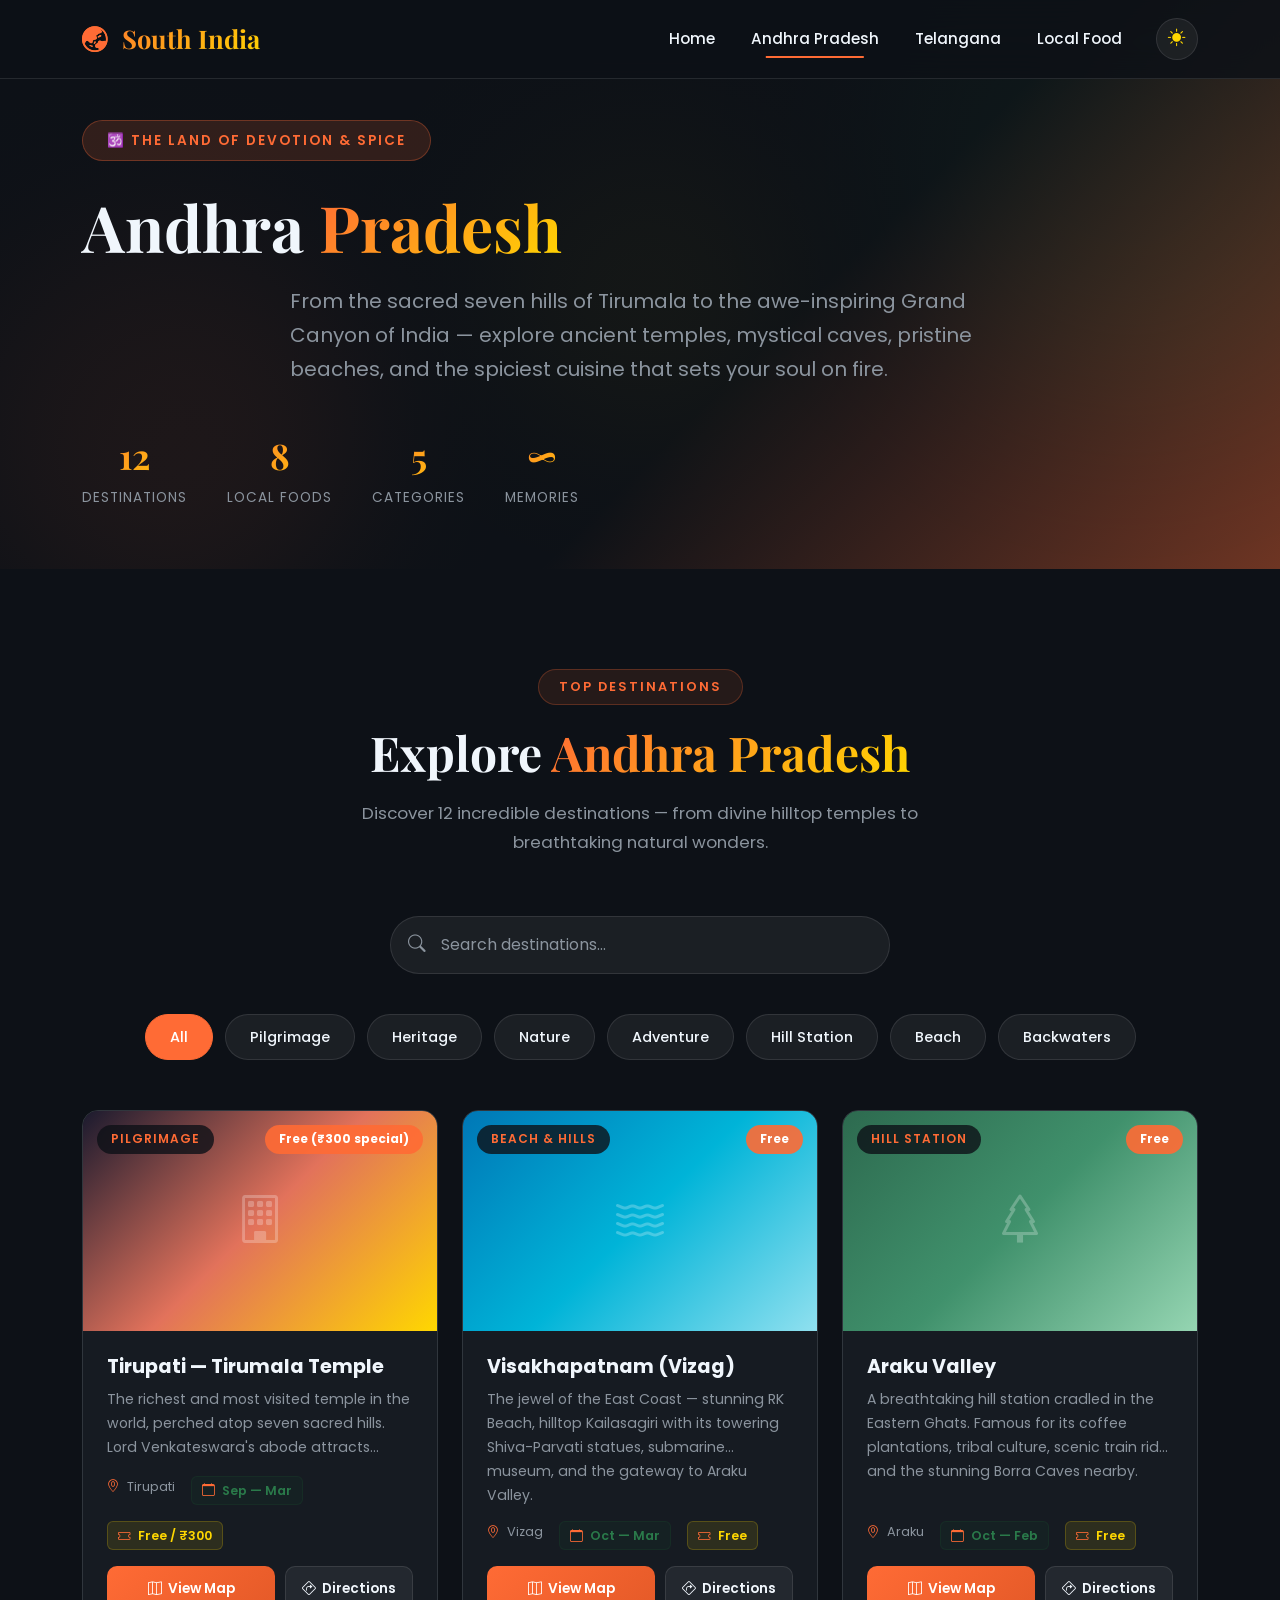
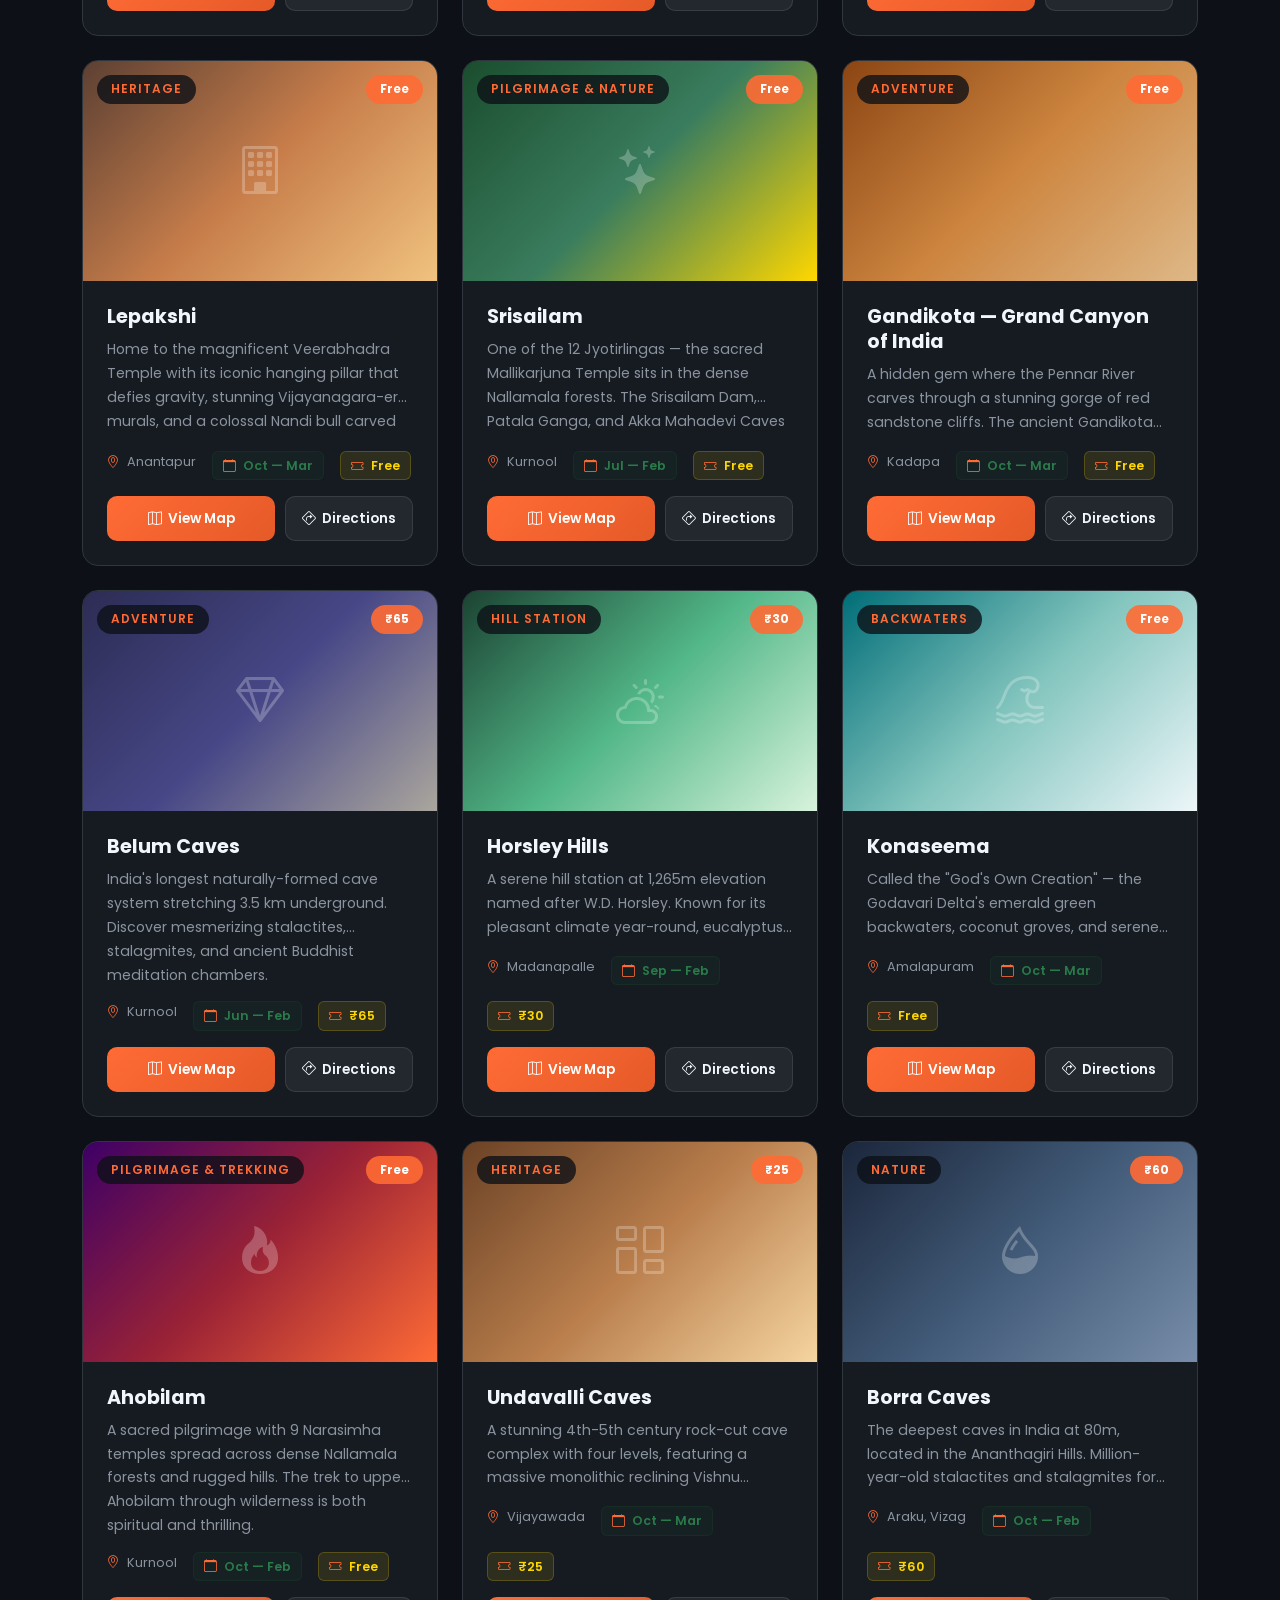
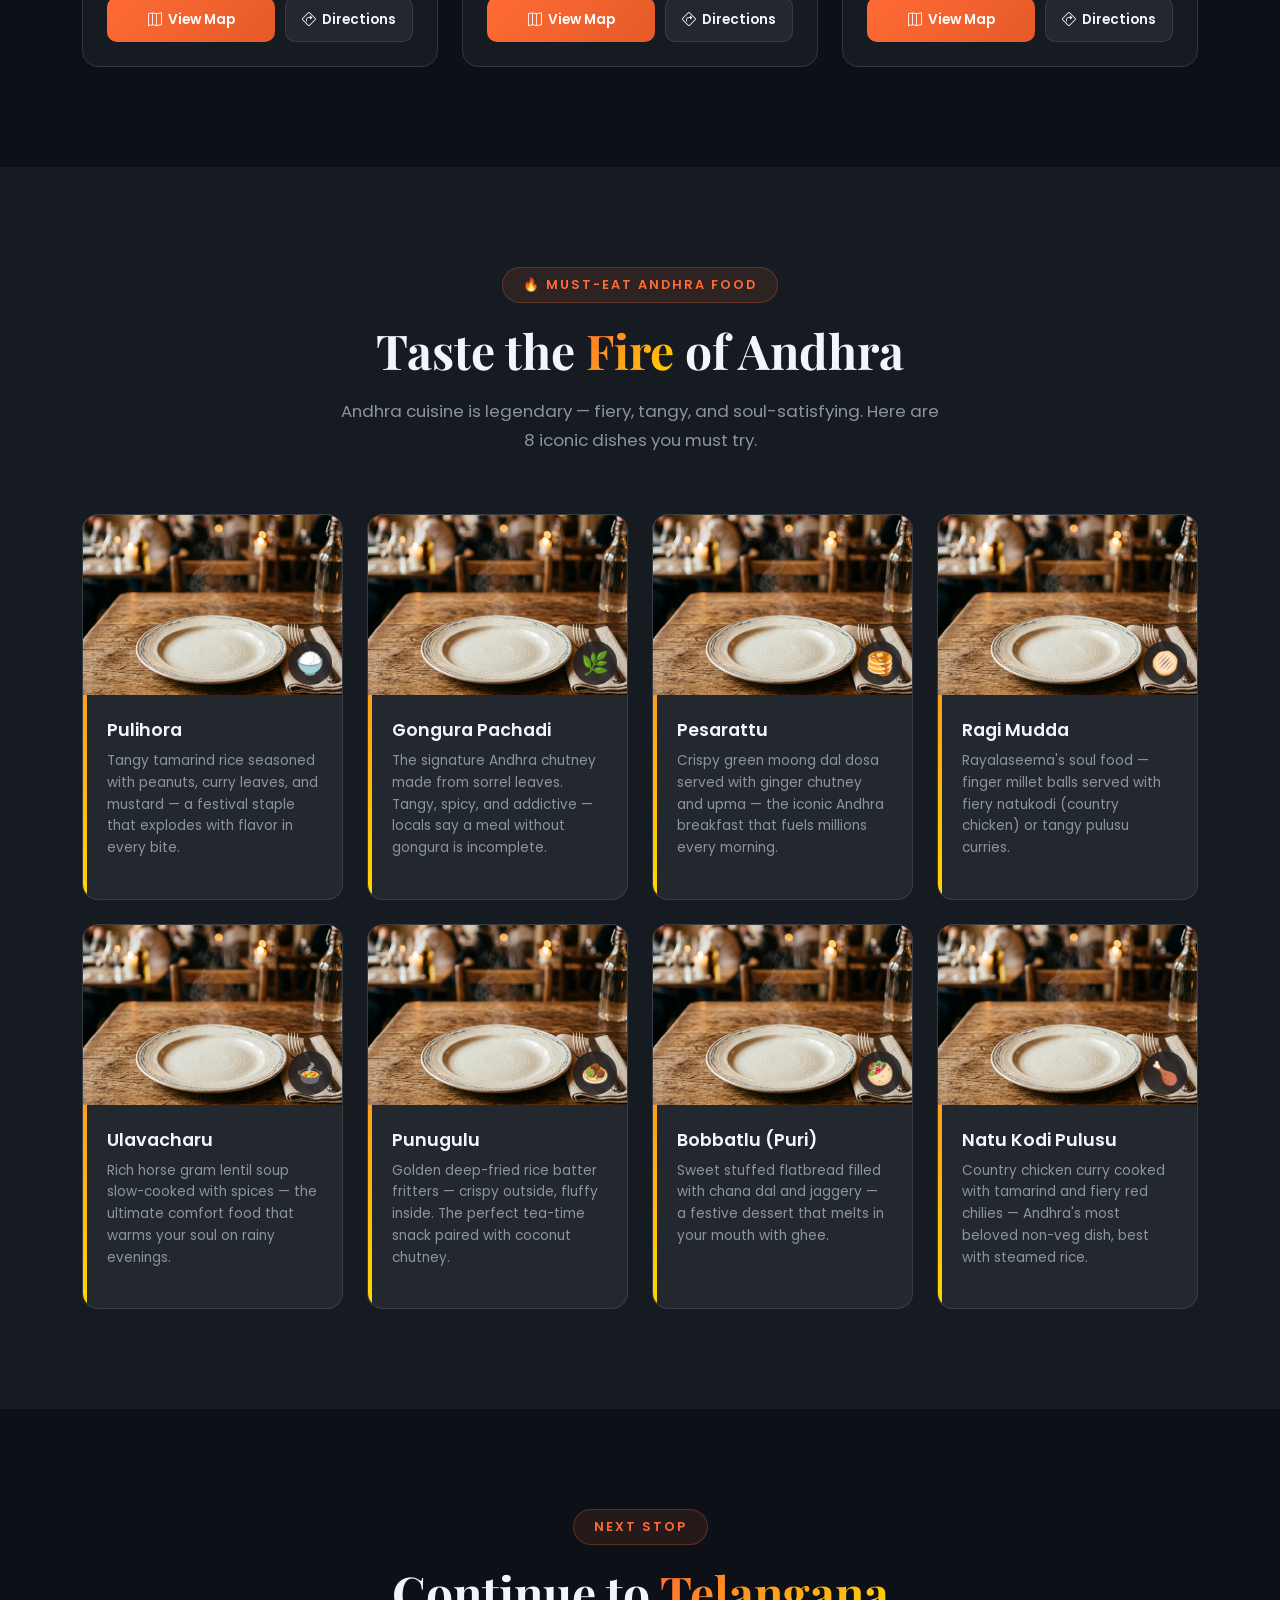
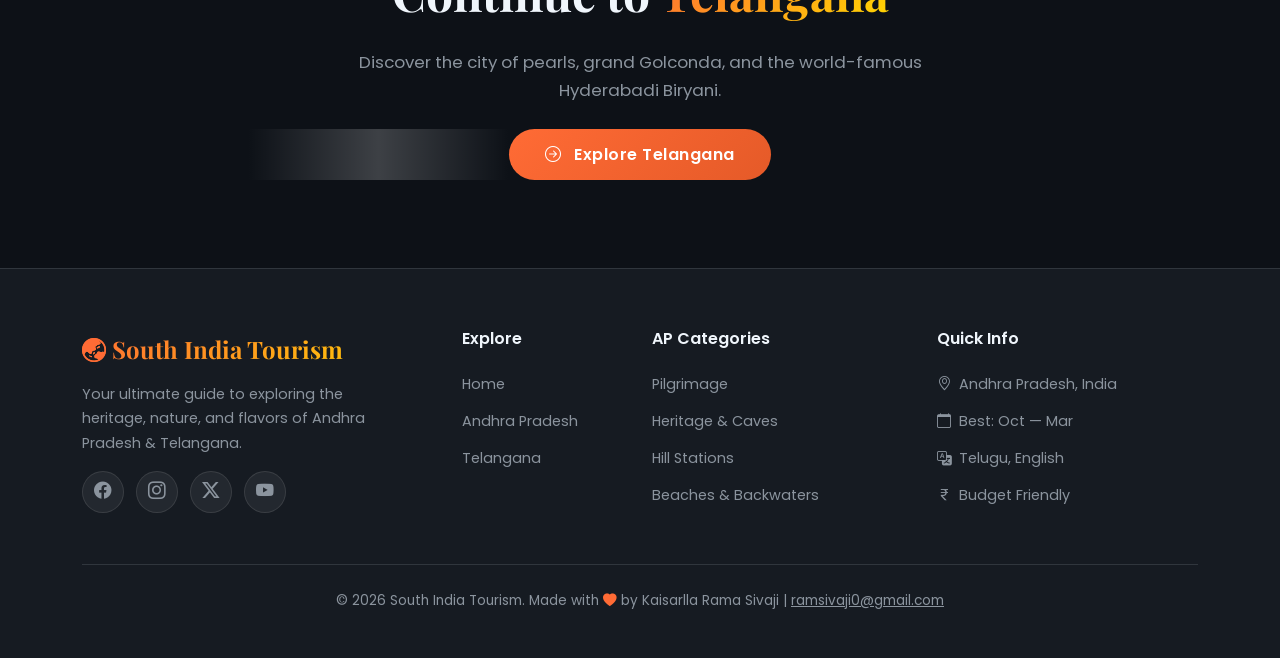
==== andhra-pradesh.html @ 52ba92dd "Initial commit: South India Tourism website" ====
<!DOCTYPE html>
<html lang="en" data-theme="dark">
<head>
  <meta charset="UTF-8" />
  <meta name="viewport" content="width=device-width, initial-scale=1.0" />
  <title>Andhra Pradesh — Explore 12 Stunning Destinations | South India Tourism</title>
  <meta name="description" content="Discover 12 breathtaking destinations in Andhra Pradesh — from the divine hills of Tirupati to the Grand Canyon of India at Gandikota. Explore heritage, nature, and legendary Andhra cuisine." />

  <!-- Bootstrap 5 CSS -->
  <link href="https://cdn.jsdelivr.net/npm/bootstrap@5.3.3/dist/css/bootstrap.min.css" rel="stylesheet" />
  <!-- Bootstrap Icons -->
  <link href="https://cdn.jsdelivr.net/npm/bootstrap-icons@1.11.3/font/bootstrap-icons.min.css" rel="stylesheet" />
  <!-- Custom CSS -->
  <link rel="stylesheet" href="css/style.css" />
</head>
<body>

  <!-- ===== NAVBAR ===== -->
  <nav class="navbar navbar-expand-lg fixed-top custom-navbar" id="mainNavbar">
    <div class="container">
      <a class="navbar-brand" href="index.html">
        <i class="bi bi-globe-asia-australia"></i> South India
      </a>
      <button class="navbar-toggler border-0" type="button" data-bs-toggle="collapse" data-bs-target="#navbarNav">
        <span class="navbar-toggler-icon"></span>
      </button>
      <div class="collapse navbar-collapse" id="navbarNav">
        <ul class="navbar-nav ms-auto me-3">
          <li class="nav-item"><a class="nav-link" href="index.html">Home</a></li>
          <li class="nav-item"><a class="nav-link active" href="andhra-pradesh.html">Andhra Pradesh</a></li>
          <li class="nav-item"><a class="nav-link" href="telangana.html">Telangana</a></li>
          <li class="nav-item"><a class="nav-link" href="#food-section">Local Food</a></li>
        </ul>
        <button class="theme-toggle" id="themeToggle" aria-label="Toggle theme">
          <i class="bi bi-sun-fill"></i>
        </button>
      </div>
    </div>
  </nav>

  <!-- ===== STATE HERO ===== -->
  <section class="state-hero" id="ap-hero">
    <div class="hero-bg">
      <div class="hero-orb hero-orb-1" style="background: #1a4d2e;"></div>
      <div class="hero-orb hero-orb-2" style="background: #FF6B35;"></div>
      <div class="hero-orb hero-orb-3" style="background: #FFD700; opacity: 0.15;"></div>
    </div>
    <div class="container">
      <div class="state-hero-content">
        <div class="hero-badge">🕉️ The Land of Devotion & Spice</div>
        <h1 class="state-hero-title">
          Andhra <span class="gradient-text">Pradesh</span>
        </h1>
        <p class="hero-subtitle" style="max-width: 700px;">
          From the sacred seven hills of Tirumala to the awe-inspiring Grand Canyon of India — explore ancient temples, mystical caves, pristine beaches, and the spiciest cuisine that sets your soul on fire.
        </p>
        <div class="state-hero-stats">
          <div class="stat-item">
            <div class="stat-number">12</div>
            <div class="stat-label">Destinations</div>
          </div>
          <div class="stat-item">
            <div class="stat-number">8</div>
            <div class="stat-label">Local Foods</div>
          </div>
          <div class="stat-item">
            <div class="stat-number">5</div>
            <div class="stat-label">Categories</div>
          </div>
          <div class="stat-item">
            <div class="stat-number">∞</div>
            <div class="stat-label">Memories</div>
          </div>
        </div>
      </div>
    </div>
  </section>

  <!-- ===== DESTINATIONS SECTION ===== -->
  <section class="section" id="destinations">
    <div class="container">
      <div class="section-header reveal">
        <span class="section-badge">Top Destinations</span>
        <h2 class="section-title">Explore <span>Andhra Pradesh</span></h2>
        <p class="section-subtitle">
          Discover 12 incredible destinations — from divine hilltop temples to breathtaking natural wonders.
        </p>
      </div>

      <!-- Search Bar -->
      <div class="search-container reveal">
        <i class="bi bi-search search-icon"></i>
        <input type="text" class="search-input" id="searchInput" placeholder="Search destinations..." />
      </div>

      <!-- Filter Bar -->
      <div class="filter-bar reveal">
        <button class="filter-btn active" data-filter="all">All</button>
        <button class="filter-btn" data-filter="pilgrimage">Pilgrimage</button>
        <button class="filter-btn" data-filter="heritage">Heritage</button>
        <button class="filter-btn" data-filter="nature">Nature</button>
        <button class="filter-btn" data-filter="adventure">Adventure</button>
        <button class="filter-btn" data-filter="hill station">Hill Station</button>
        <button class="filter-btn" data-filter="beach">Beach</button>
        <button class="filter-btn" data-filter="backwaters">Backwaters</button>
      </div>

      <!-- Place Cards Grid -->
      <div class="row g-4" id="placesGrid">

        <!-- 1. Tirupati -->
        <div class="col-md-6 col-lg-4">
          <div class="place-card reveal" data-name="Tirupati Tirumala Temple" data-category="pilgrimage">
            <div class="place-card-img-wrapper">
              <div class="img-placeholder place-card-img" style="background: linear-gradient(135deg, #1a1a2e 0%, #e2725b 50%, #FFD700 100%);">
                <i class="bi bi-building" style="font-size: 3rem; color: rgba(255,255,255,0.25);"></i>
              </div>
              <span class="place-card-category">Pilgrimage</span>
              <span class="place-card-price">Free (₹300 special)</span>
            </div>
            <div class="place-card-body">
              <h3 class="place-card-title">Tirupati — Tirumala Temple</h3>
              <p class="place-card-desc">
                The richest and most visited temple in the world, perched atop seven sacred hills. Lord Venkateswara's abode attracts 50,000+ pilgrims daily for divine darshan.
              </p>
              <div class="place-card-meta">
                <span><i class="bi bi-geo-alt"></i> Tirupati</span>
                <span class="best-time"><i class="bi bi-calendar"></i> Sep — Mar</span>
                <span class="ticket-info"><i class="bi bi-ticket"></i> Free / ₹300</span>
              </div>
              <div class="place-card-actions">
                <button class="btn-map" data-map-lat="13.6833" data-map-lng="79.3474" data-map-name="Tirumala Temple, Tirupati">
                  <i class="bi bi-map"></i> View Map
                </button>
                <a href="https://www.google.com/maps/dir/?api=1&destination=13.6833,79.3474" target="_blank" class="btn-directions">
                  <i class="bi bi-sign-turn-right"></i> Directions
                </a>
              </div>
            </div>
          </div>
        </div>

        <!-- 2. Visakhapatnam -->
        <div class="col-md-6 col-lg-4">
          <div class="place-card reveal" data-name="Visakhapatnam Vizag Beach" data-category="beach">
            <div class="place-card-img-wrapper">
              <div class="img-placeholder place-card-img" style="background: linear-gradient(135deg, #0077b6 0%, #00b4d8 50%, #90e0ef 100%);">
                <i class="bi bi-water" style="font-size: 3rem; color: rgba(255,255,255,0.25);"></i>
              </div>
              <span class="place-card-category">Beach & Hills</span>
              <span class="place-card-price">Free</span>
            </div>
            <div class="place-card-body">
              <h3 class="place-card-title">Visakhapatnam (Vizag)</h3>
              <p class="place-card-desc">
                The jewel of the East Coast — stunning RK Beach, hilltop Kailasagiri with its towering Shiva-Parvati statues, submarine museum, and the gateway to Araku Valley.
              </p>
              <div class="place-card-meta">
                <span><i class="bi bi-geo-alt"></i> Vizag</span>
                <span class="best-time"><i class="bi bi-calendar"></i> Oct — Mar</span>
                <span class="ticket-info"><i class="bi bi-ticket"></i> Free</span>
              </div>
              <div class="place-card-actions">
                <button class="btn-map" data-map-lat="17.7231" data-map-lng="83.3013" data-map-name="RK Beach, Visakhapatnam">
                  <i class="bi bi-map"></i> View Map
                </button>
                <a href="https://www.google.com/maps/dir/?api=1&destination=17.7231,83.3013" target="_blank" class="btn-directions">
                  <i class="bi bi-sign-turn-right"></i> Directions
                </a>
              </div>
            </div>
          </div>
        </div>

        <!-- 3. Araku Valley -->
        <div class="col-md-6 col-lg-4">
          <div class="place-card reveal" data-name="Araku Valley Hill Station" data-category="hill station">
            <div class="place-card-img-wrapper">
              <div class="img-placeholder place-card-img" style="background: linear-gradient(135deg, #2d6a4f 0%, #40916c 50%, #95d5b2 100%);">
                <i class="bi bi-tree" style="font-size: 3rem; color: rgba(255,255,255,0.25);"></i>
              </div>
              <span class="place-card-category">Hill Station</span>
              <span class="place-card-price">Free</span>
            </div>
            <div class="place-card-body">
              <h3 class="place-card-title">Araku Valley</h3>
              <p class="place-card-desc">
                A breathtaking hill station cradled in the Eastern Ghats. Famous for its coffee plantations, tribal culture, scenic train ride, and the stunning Borra Caves nearby.
              </p>
              <div class="place-card-meta">
                <span><i class="bi bi-geo-alt"></i> Araku</span>
                <span class="best-time"><i class="bi bi-calendar"></i> Oct — Feb</span>
                <span class="ticket-info"><i class="bi bi-ticket"></i> Free</span>
              </div>
              <div class="place-card-actions">
                <button class="btn-map" data-map-lat="18.3273" data-map-lng="82.8757" data-map-name="Araku Valley">
                  <i class="bi bi-map"></i> View Map
                </button>
                <a href="https://www.google.com/maps/dir/?api=1&destination=18.3273,82.8757" target="_blank" class="btn-directions">
                  <i class="bi bi-sign-turn-right"></i> Directions
                </a>
              </div>
            </div>
          </div>
        </div>

        <!-- 4. Lepakshi -->
        <div class="col-md-6 col-lg-4">
          <div class="place-card reveal" data-name="Lepakshi Heritage Temple" data-category="heritage">
            <div class="place-card-img-wrapper">
              <div class="img-placeholder place-card-img" style="background: linear-gradient(135deg, #5c4033 0%, #c77d4a 50%, #f0c27f 100%);">
                <i class="bi bi-building" style="font-size: 3rem; color: rgba(255,255,255,0.25);"></i>
              </div>
              <span class="place-card-category">Heritage</span>
              <span class="place-card-price">Free</span>
            </div>
            <div class="place-card-body">
              <h3 class="place-card-title">Lepakshi</h3>
              <p class="place-card-desc">
                Home to the magnificent Veerabhadra Temple with its iconic hanging pillar that defies gravity, stunning Vijayanagara-era murals, and a colossal Nandi bull carved from a single rock.
              </p>
              <div class="place-card-meta">
                <span><i class="bi bi-geo-alt"></i> Anantapur</span>
                <span class="best-time"><i class="bi bi-calendar"></i> Oct — Mar</span>
                <span class="ticket-info"><i class="bi bi-ticket"></i> Free</span>
              </div>
              <div class="place-card-actions">
                <button class="btn-map" data-map-lat="15.9833" data-map-lng="77.6069" data-map-name="Lepakshi Temple">
                  <i class="bi bi-map"></i> View Map
                </button>
                <a href="https://www.google.com/maps/dir/?api=1&destination=15.9833,77.6069" target="_blank" class="btn-directions">
                  <i class="bi bi-sign-turn-right"></i> Directions
                </a>
              </div>
            </div>
          </div>
        </div>

        <!-- 5. Srisailam -->
        <div class="col-md-6 col-lg-4">
          <div class="place-card reveal" data-name="Srisailam Mallikarjuna Temple" data-category="pilgrimage">
            <div class="place-card-img-wrapper">
              <div class="img-placeholder place-card-img" style="background: linear-gradient(135deg, #1a4d2e 0%, #3a7d5e 50%, #FFD700 100%);">
                <i class="bi bi-stars" style="font-size: 3rem; color: rgba(255,255,255,0.25);"></i>
              </div>
              <span class="place-card-category">Pilgrimage & Nature</span>
              <span class="place-card-price">Free</span>
            </div>
            <div class="place-card-body">
              <h3 class="place-card-title">Srisailam</h3>
              <p class="place-card-desc">
                One of the 12 Jyotirlingas — the sacred Mallikarjuna Temple sits in the dense Nallamala forests. The Srisailam Dam, Patala Ganga, and Akka Mahadevi Caves add natural grandeur.
              </p>
              <div class="place-card-meta">
                <span><i class="bi bi-geo-alt"></i> Kurnool</span>
                <span class="best-time"><i class="bi bi-calendar"></i> Jul — Feb</span>
                <span class="ticket-info"><i class="bi bi-ticket"></i> Free</span>
              </div>
              <div class="place-card-actions">
                <button class="btn-map" data-map-lat="15.8513" data-map-lng="78.8687" data-map-name="Srisailam Temple">
                  <i class="bi bi-map"></i> View Map
                </button>
                <a href="https://www.google.com/maps/dir/?api=1&destination=15.8513,78.8687" target="_blank" class="btn-directions">
                  <i class="bi bi-sign-turn-right"></i> Directions
                </a>
              </div>
            </div>
          </div>
        </div>

        <!-- 6. Gandikota -->
        <div class="col-md-6 col-lg-4">
          <div class="place-card reveal" data-name="Gandikota Grand Canyon India" data-category="adventure">
            <div class="place-card-img-wrapper">
              <div class="img-placeholder place-card-img" style="background: linear-gradient(135deg, #8B4513 0%, #CD853F 50%, #DEB887 100%);">
                <i class="bi bi-mountain" style="font-size: 3rem; color: rgba(255,255,255,0.25);"></i>
              </div>
              <span class="place-card-category">Adventure</span>
              <span class="place-card-price">Free</span>
            </div>
            <div class="place-card-body">
              <h3 class="place-card-title">Gandikota — Grand Canyon of India</h3>
              <p class="place-card-desc">
                A hidden gem where the Pennar River carves through a stunning gorge of red sandstone cliffs. The ancient Gandikota Fort ruins and breathtaking sunrise views make this a must-visit.
              </p>
              <div class="place-card-meta">
                <span><i class="bi bi-geo-alt"></i> Kadapa</span>
                <span class="best-time"><i class="bi bi-calendar"></i> Oct — Mar</span>
                <span class="ticket-info"><i class="bi bi-ticket"></i> Free</span>
              </div>
              <div class="place-card-actions">
                <button class="btn-map" data-map-lat="15.2464" data-map-lng="78.2831" data-map-name="Gandikota Fort">
                  <i class="bi bi-map"></i> View Map
                </button>
                <a href="https://www.google.com/maps/dir/?api=1&destination=15.2464,78.2831" target="_blank" class="btn-directions">
                  <i class="bi bi-sign-turn-right"></i> Directions
                </a>
              </div>
            </div>
          </div>
        </div>

        <!-- 7. Belum Caves -->
        <div class="col-md-6 col-lg-4">
          <div class="place-card reveal" data-name="Belum Caves Underground" data-category="adventure">
            <div class="place-card-img-wrapper">
              <div class="img-placeholder place-card-img" style="background: linear-gradient(135deg, #2c2c54 0%, #474787 50%, #aaa69d 100%);">
                <i class="bi bi-gem" style="font-size: 3rem; color: rgba(255,255,255,0.25);"></i>
              </div>
              <span class="place-card-category">Adventure</span>
              <span class="place-card-price">₹65</span>
            </div>
            <div class="place-card-body">
              <h3 class="place-card-title">Belum Caves</h3>
              <p class="place-card-desc">
                India's longest naturally-formed cave system stretching 3.5 km underground. Discover mesmerizing stalactites, stalagmites, and ancient Buddhist meditation chambers.
              </p>
              <div class="place-card-meta">
                <span><i class="bi bi-geo-alt"></i> Kurnool</span>
                <span class="best-time"><i class="bi bi-calendar"></i> Jun — Feb</span>
                <span class="ticket-info"><i class="bi bi-ticket"></i> ₹65</span>
              </div>
              <div class="place-card-actions">
                <button class="btn-map" data-map-lat="15.1005" data-map-lng="78.1067" data-map-name="Belum Caves">
                  <i class="bi bi-map"></i> View Map
                </button>
                <a href="https://www.google.com/maps/dir/?api=1&destination=15.1005,78.1067" target="_blank" class="btn-directions">
                  <i class="bi bi-sign-turn-right"></i> Directions
                </a>
              </div>
            </div>
          </div>
        </div>

        <!-- 8. Horsley Hills -->
        <div class="col-md-6 col-lg-4">
          <div class="place-card reveal" data-name="Horsley Hills Hill Station" data-category="hill station">
            <div class="place-card-img-wrapper">
              <div class="img-placeholder place-card-img" style="background: linear-gradient(135deg, #1b4332 0%, #52b788 50%, #d8f3dc 100%);">
                <i class="bi bi-cloud-sun" style="font-size: 3rem; color: rgba(255,255,255,0.25);"></i>
              </div>
              <span class="place-card-category">Hill Station</span>
              <span class="place-card-price">₹30</span>
            </div>
            <div class="place-card-body">
              <h3 class="place-card-title">Horsley Hills</h3>
              <p class="place-card-desc">
                A serene hill station at 1,265m elevation named after W.D. Horsley. Known for its pleasant climate year-round, eucalyptus forests, and panoramic viewpoints overlooking Rayalaseema.
              </p>
              <div class="place-card-meta">
                <span><i class="bi bi-geo-alt"></i> Madanapalle</span>
                <span class="best-time"><i class="bi bi-calendar"></i> Sep — Feb</span>
                <span class="ticket-info"><i class="bi bi-ticket"></i> ₹30</span>
              </div>
              <div class="place-card-actions">
                <button class="btn-map" data-map-lat="13.6604" data-map-lng="78.3975" data-map-name="Horsley Hills">
                  <i class="bi bi-map"></i> View Map
                </button>
                <a href="https://www.google.com/maps/dir/?api=1&destination=13.6604,78.3975" target="_blank" class="btn-directions">
                  <i class="bi bi-sign-turn-right"></i> Directions
                </a>
              </div>
            </div>
          </div>
        </div>

        <!-- 9. Konaseema -->
        <div class="col-md-6 col-lg-4">
          <div class="place-card reveal" data-name="Konaseema Backwaters Godavari" data-category="backwaters">
            <div class="place-card-img-wrapper">
              <div class="img-placeholder place-card-img" style="background: linear-gradient(135deg, #006d77 0%, #83c5be 50%, #edf6f9 100%);">
                <i class="bi bi-tsunami" style="font-size: 3rem; color: rgba(255,255,255,0.25);"></i>
              </div>
              <span class="place-card-category">Backwaters</span>
              <span class="place-card-price">Free</span>
            </div>
            <div class="place-card-body">
              <h3 class="place-card-title">Konaseema</h3>
              <p class="place-card-desc">
                Called the "God's Own Creation" — the Godavari Delta's emerald green backwaters, coconut groves, and serene boat rides through lush mangrove forests. Andhra's answer to Kerala.
              </p>
              <div class="place-card-meta">
                <span><i class="bi bi-geo-alt"></i> Amalapuram</span>
                <span class="best-time"><i class="bi bi-calendar"></i> Oct — Mar</span>
                <span class="ticket-info"><i class="bi bi-ticket"></i> Free</span>
              </div>
              <div class="place-card-actions">
                <button class="btn-map" data-map-lat="16.5790" data-map-lng="81.7253" data-map-name="Konaseema, Amalapuram">
                  <i class="bi bi-map"></i> View Map
                </button>
                <a href="https://www.google.com/maps/dir/?api=1&destination=16.5790,81.7253" target="_blank" class="btn-directions">
                  <i class="bi bi-sign-turn-right"></i> Directions
                </a>
              </div>
            </div>
          </div>
        </div>

        <!-- 10. Ahobilam -->
        <div class="col-md-6 col-lg-4">
          <div class="place-card reveal" data-name="Ahobilam Narasimha Temple" data-category="pilgrimage">
            <div class="place-card-img-wrapper">
              <div class="img-placeholder place-card-img" style="background: linear-gradient(135deg, #3d0066 0%, #9b2335 50%, #ff6b35 100%);">
                <i class="bi bi-fire" style="font-size: 3rem; color: rgba(255,255,255,0.25);"></i>
              </div>
              <span class="place-card-category">Pilgrimage & Trekking</span>
              <span class="place-card-price">Free</span>
            </div>
            <div class="place-card-body">
              <h3 class="place-card-title">Ahobilam</h3>
              <p class="place-card-desc">
                A sacred pilgrimage with 9 Narasimha temples spread across dense Nallamala forests and rugged hills. The trek to upper Ahobilam through wilderness is both spiritual and thrilling.
              </p>
              <div class="place-card-meta">
                <span><i class="bi bi-geo-alt"></i> Kurnool</span>
                <span class="best-time"><i class="bi bi-calendar"></i> Oct — Feb</span>
                <span class="ticket-info"><i class="bi bi-ticket"></i> Free</span>
              </div>
              <div class="place-card-actions">
                <button class="btn-map" data-map-lat="15.4822" data-map-lng="78.7292" data-map-name="Ahobilam Temple">
                  <i class="bi bi-map"></i> View Map
                </button>
                <a href="https://www.google.com/maps/dir/?api=1&destination=15.4822,78.7292" target="_blank" class="btn-directions">
                  <i class="bi bi-sign-turn-right"></i> Directions
                </a>
              </div>
            </div>
          </div>
        </div>

        <!-- 11. Undavalli Caves -->
        <div class="col-md-6 col-lg-4">
          <div class="place-card reveal" data-name="Undavalli Caves Heritage" data-category="heritage">
            <div class="place-card-img-wrapper">
              <div class="img-placeholder place-card-img" style="background: linear-gradient(135deg, #6b4226 0%, #b87d4b 50%, #f5d5a0 100%);">
                <i class="bi bi-columns-gap" style="font-size: 3rem; color: rgba(255,255,255,0.25);"></i>
              </div>
              <span class="place-card-category">Heritage</span>
              <span class="place-card-price">₹25</span>
            </div>
            <div class="place-card-body">
              <h3 class="place-card-title">Undavalli Caves</h3>
              <p class="place-card-desc">
                A stunning 4th-5th century rock-cut cave complex with four levels, featuring a massive monolithic reclining Vishnu statue. A masterpiece of ancient Indian rock architecture.
              </p>
              <div class="place-card-meta">
                <span><i class="bi bi-geo-alt"></i> Vijayawada</span>
                <span class="best-time"><i class="bi bi-calendar"></i> Oct — Mar</span>
                <span class="ticket-info"><i class="bi bi-ticket"></i> ₹25</span>
              </div>
              <div class="place-card-actions">
                <button class="btn-map" data-map-lat="16.4937" data-map-lng="80.5781" data-map-name="Undavalli Caves, Vijayawada">
                  <i class="bi bi-map"></i> View Map
                </button>
                <a href="https://www.google.com/maps/dir/?api=1&destination=16.4937,80.5781" target="_blank" class="btn-directions">
                  <i class="bi bi-sign-turn-right"></i> Directions
                </a>
              </div>
            </div>
          </div>
        </div>

        <!-- 12. Borra Caves -->
        <div class="col-md-6 col-lg-4">
          <div class="place-card reveal" data-name="Borra Caves Stalactites Nature" data-category="nature">
            <div class="place-card-img-wrapper">
              <div class="img-placeholder place-card-img" style="background: linear-gradient(135deg, #1b263b 0%, #415a77 50%, #778da9 100%);">
                <i class="bi bi-droplet-half" style="font-size: 3rem; color: rgba(255,255,255,0.25);"></i>
              </div>
              <span class="place-card-category">Nature</span>
              <span class="place-card-price">₹60</span>
            </div>
            <div class="place-card-body">
              <h3 class="place-card-title">Borra Caves</h3>
              <p class="place-card-desc">
                The deepest caves in India at 80m, located in the Ananthagiri Hills. Million-year-old stalactites and stalagmites form surreal shapes — Shiva Lingams, human faces, and natural pillars.
              </p>
              <div class="place-card-meta">
                <span><i class="bi bi-geo-alt"></i> Araku, Vizag</span>
                <span class="best-time"><i class="bi bi-calendar"></i> Oct — Feb</span>
                <span class="ticket-info"><i class="bi bi-ticket"></i> ₹60</span>
              </div>
              <div class="place-card-actions">
                <button class="btn-map" data-map-lat="18.2820" data-map-lng="83.0369" data-map-name="Borra Caves">
                  <i class="bi bi-map"></i> View Map
                </button>
                <a href="https://www.google.com/maps/dir/?api=1&destination=18.2820,83.0369" target="_blank" class="btn-directions">
                  <i class="bi bi-sign-turn-right"></i> Directions
                </a>
              </div>
            </div>
          </div>
        </div>

      </div>

      <!-- No Results -->
      <div class="no-results" id="noResults">
        <i class="bi bi-search d-block"></i>
        <h4>No destinations found</h4>
        <p>Try a different search term or filter category.</p>
      </div>
    </div>
  </section>

  <!-- ===== FOOD SECTION ===== -->
  <section class="section" id="food-section" style="background: var(--dark-card);">
    <div class="container">
      <div class="section-header reveal">
        <span class="section-badge">🔥 Must-Eat Andhra Food</span>
        <h2 class="section-title">Taste the <span>Fire</span> of Andhra</h2>
        <p class="section-subtitle">
          Andhra cuisine is legendary — fiery, tangy, and soul-satisfying. Here are 8 iconic dishes you must try.
        </p>
      </div>

      <div class="row g-4">
        <!-- Replace each image src with your own food photo -->
        <div class="col-md-6 col-lg-3 reveal">
          <div class="food-card">
            <div class="food-card-img-wrapper">
              <img src="images/food/ap-pulihora.png" alt="Pulihora - Tamarind Rice" class="food-card-img" />
              <span class="food-emoji-overlay">🍚</span>
            </div>
            <div class="food-card-content">
              <h4 class="food-name">Pulihora</h4>
              <p class="food-desc">Tangy tamarind rice seasoned with peanuts, curry leaves, and mustard — a festival staple that explodes with flavor in every bite.</p>
            </div>
          </div>
        </div>
        <div class="col-md-6 col-lg-3 reveal">
          <div class="food-card">
            <div class="food-card-img-wrapper">
              <img src="images/food/ap-gongura-pachadi.png" alt="Gongura Pachadi" class="food-card-img" />
              <span class="food-emoji-overlay">🌿</span>
            </div>
            <div class="food-card-content">
              <h4 class="food-name">Gongura Pachadi</h4>
              <p class="food-desc">The signature Andhra chutney made from sorrel leaves. Tangy, spicy, and addictive — locals say a meal without gongura is incomplete.</p>
            </div>
          </div>
        </div>
        <div class="col-md-6 col-lg-3 reveal">
          <div class="food-card">
            <div class="food-card-img-wrapper">
              <img src="images/food/ap-pesarattu.png" alt="Pesarattu - Green Moong Dosa" class="food-card-img" />
              <span class="food-emoji-overlay">🥞</span>
            </div>
            <div class="food-card-content">
              <h4 class="food-name">Pesarattu</h4>
              <p class="food-desc">Crispy green moong dal dosa served with ginger chutney and upma — the iconic Andhra breakfast that fuels millions every morning.</p>
            </div>
          </div>
        </div>
        <div class="col-md-6 col-lg-3 reveal">
          <div class="food-card">
            <div class="food-card-img-wrapper">
              <img src="images/food/ap-ragi-mudda.png" alt="Ragi Mudda - Finger Millet Ball" class="food-card-img" />
              <span class="food-emoji-overlay">🫓</span>
            </div>
            <div class="food-card-content">
              <h4 class="food-name">Ragi Mudda</h4>
              <p class="food-desc">Rayalaseema's soul food — finger millet balls served with fiery natukodi (country chicken) or tangy pulusu curries.</p>
            </div>
          </div>
        </div>
        <div class="col-md-6 col-lg-3 reveal">
          <div class="food-card">
            <div class="food-card-img-wrapper">
              <img src="images/food/ap-ulavacharu.png" alt="Ulavacharu - Horse Gram Soup" class="food-card-img" />
              <span class="food-emoji-overlay">🍲</span>
            </div>
            <div class="food-card-content">
              <h4 class="food-name">Ulavacharu</h4>
              <p class="food-desc">Rich horse gram lentil soup slow-cooked with spices — the ultimate comfort food that warms your soul on rainy evenings.</p>
            </div>
          </div>
        </div>
        <div class="col-md-6 col-lg-3 reveal">
          <div class="food-card">
            <div class="food-card-img-wrapper">
              <img src="images/food/ap-punugulu.png" alt="Punugulu - Fried Rice Batter Fritters" class="food-card-img" />
              <span class="food-emoji-overlay">🧆</span>
            </div>
            <div class="food-card-content">
              <h4 class="food-name">Punugulu</h4>
              <p class="food-desc">Golden deep-fried rice batter fritters — crispy outside, fluffy inside. The perfect tea-time snack paired with coconut chutney.</p>
            </div>
          </div>
        </div>
        <div class="col-md-6 col-lg-3 reveal">
          <div class="food-card">
            <div class="food-card-img-wrapper">
              <img src="images/food/ap-bobbatlu.png" alt="Bobbatlu - Sweet Stuffed Flatbread" class="food-card-img" />
              <span class="food-emoji-overlay">🥙</span>
            </div>
            <div class="food-card-content">
              <h4 class="food-name">Bobbatlu (Puri)</h4>
              <p class="food-desc">Sweet stuffed flatbread filled with chana dal and jaggery — a festive dessert that melts in your mouth with ghee.</p>
            </div>
          </div>
        </div>
        <div class="col-md-6 col-lg-3 reveal">
          <div class="food-card">
            <div class="food-card-img-wrapper">
              <img src="images/food/ap-natu-kodi-pulusu.png" alt="Natu Kodi Pulusu - Country Chicken Curry" class="food-card-img" />
              <span class="food-emoji-overlay">🍗</span>
            </div>
            <div class="food-card-content">
              <h4 class="food-name">Natu Kodi Pulusu</h4>
              <p class="food-desc">Country chicken curry cooked with tamarind and fiery red chilies — Andhra's most beloved non-veg dish, best with steamed rice.</p>
            </div>
          </div>
        </div>
      </div>
    </div>
  </section>

  <!-- ===== CTA: EXPLORE TELANGANA ===== -->
  <section class="section">
    <div class="container text-center">
      <div class="reveal">
        <span class="section-badge">Next Stop</span>
        <h2 class="section-title" style="margin-bottom: 24px;">Continue to <span>Telangana</span></h2>
        <p class="section-subtitle" style="margin-bottom: 36px;">
          Discover the city of pearls, grand Golconda, and the world-famous Hyderabadi Biryani.
        </p>
        <a href="telangana.html" class="btn-primary-custom">
          <i class="bi bi-arrow-right-circle me-2"></i> Explore Telangana
        </a>
      </div>
    </div>
  </section>

  <!-- ===== FOOTER ===== -->
  <footer class="site-footer">
    <div class="container">
      <div class="row g-4">
        <div class="col-lg-4">
          <div class="footer-brand">
            <i class="bi bi-globe-asia-australia" style="-webkit-text-fill-color: var(--primary);"></i> South India Tourism
          </div>
          <p class="footer-desc">
            Your ultimate guide to exploring the heritage, nature, and flavors of Andhra Pradesh & Telangana.
          </p>
          <div class="social-links mt-3">
            <a href="#" class="social-link"><i class="bi bi-facebook"></i></a>
            <a href="#" class="social-link"><i class="bi bi-instagram"></i></a>
            <a href="#" class="social-link"><i class="bi bi-twitter-x"></i></a>
            <a href="#" class="social-link"><i class="bi bi-youtube"></i></a>
          </div>
        </div>
        <div class="col-6 col-lg-2">
          <h5 class="footer-title">Explore</h5>
          <ul class="footer-links">
            <li><a href="index.html">Home</a></li>
            <li><a href="andhra-pradesh.html">Andhra Pradesh</a></li>
            <li><a href="telangana.html">Telangana</a></li>
          </ul>
        </div>
        <div class="col-6 col-lg-3">
          <h5 class="footer-title">AP Categories</h5>
          <ul class="footer-links">
            <li><a href="#">Pilgrimage</a></li>
            <li><a href="#">Heritage & Caves</a></li>
            <li><a href="#">Hill Stations</a></li>
            <li><a href="#">Beaches & Backwaters</a></li>
          </ul>
        </div>
        <div class="col-lg-3">
          <h5 class="footer-title">Quick Info</h5>
          <ul class="footer-links">
            <li><a href="#"><i class="bi bi-geo-alt me-1"></i> Andhra Pradesh, India</a></li>
            <li><a href="#"><i class="bi bi-calendar me-1"></i> Best: Oct — Mar</a></li>
            <li><a href="#"><i class="bi bi-translate me-1"></i> Telugu, English</a></li>
            <li><a href="#"><i class="bi bi-currency-rupee me-1"></i> Budget Friendly</a></li>
          </ul>
        </div>
      </div>
      <div class="footer-bottom">
        <p>&copy; 2026 South India Tourism. Made with <i class="bi bi-heart-fill" style="color: var(--primary);"></i> by Kaisarlla Rama Sivaji | <a href="mailto:ramsivaji0@gmail.com" style="color: inherit; text-decoration: underline;">ramsivaji0@gmail.com</a></p>
      </div>
    </div>
  </footer>

  <!-- ===== MAP MODAL ===== -->
  <div class="modal fade map-modal" id="mapModal" tabindex="-1" aria-labelledby="mapModalLabel" aria-hidden="true">
    <div class="modal-dialog modal-lg modal-dialog-centered">
      <div class="modal-content">
        <div class="modal-header">
          <h5 class="modal-title" id="mapModalLabel">Location</h5>
          <button type="button" class="btn-close" data-bs-dismiss="modal" aria-label="Close"></button>
        </div>
        <div class="modal-body">
          <iframe id="mapFrame" src="" allowfullscreen="" loading="lazy" referrerpolicy="no-referrer-when-downgrade"></iframe>
        </div>
        <div class="modal-footer">
          <a href="#" id="directionsLink" target="_blank" class="btn-primary-custom" style="padding: 10px 28px; font-size: 0.9rem;">
            <i class="bi bi-signpost-2 me-1"></i> Get Directions
          </a>
        </div>
      </div>
    </div>
  </div>

  <!-- Back to Top -->
  <button class="back-to-top" id="backToTop" aria-label="Back to top">
    <i class="bi bi-chevron-up"></i>
  </button>

  <!-- Bootstrap 5 JS -->
  <script src="https://cdn.jsdelivr.net/npm/bootstrap@5.3.3/dist/js/bootstrap.bundle.min.js"></script>
  <!-- Custom JS -->
  <script src="js/main.js"></script>
</body>
</html>
---- css/style.css ----
/* ===== GOOGLE FONTS ===== */
@import url('https://fonts.googleapis.com/css2?family=Playfair+Display:ital,wght@0,400;0,600;0,700;1,400&family=Poppins:wght@300;400;500;600;700&display=swap');

/* ===== CSS VARIABLES ===== */
:root {
  --primary: #FF6B35;
  --primary-dark: #e55a28;
  --secondary: #1A4D2E;
  --secondary-light: #2a7a4a;
  --accent: #FFD700;
  --accent-light: #ffe44d;
  --dark-bg: #0D1117;
  --dark-card: #161B22;
  --dark-surface: #21262D;
  --dark-border: #30363D;
  --text-light: #f0f6fc;
  --text-muted: #8b949e;
  --glass-bg: rgba(255, 255, 255, 0.06);
  --glass-border: rgba(255, 255, 255, 0.1);
  --shadow-card: 0 8px 32px rgba(0, 0, 0, 0.3);
  --shadow-hover: 0 16px 48px rgba(255, 107, 53, 0.2);
  --radius: 16px;
  --radius-sm: 10px;
  --transition: all 0.4s cubic-bezier(0.25, 0.46, 0.45, 0.94);
  --font-heading: 'Playfair Display', Georgia, serif;
  --font-body: 'Poppins', 'Segoe UI', sans-serif;
}

/* Light mode */
[data-theme="light"] {
  --dark-bg: #f8f9fa;
  --dark-card: #ffffff;
  --dark-surface: #e9ecef;
  --dark-border: #dee2e6;
  --text-light: #1a1a2e;
  --text-muted: #6c757d;
  --glass-bg: rgba(0, 0, 0, 0.03);
  --glass-border: rgba(0, 0, 0, 0.08);
  --shadow-card: 0 8px 32px rgba(0, 0, 0, 0.08);
  --shadow-hover: 0 16px 48px rgba(255, 107, 53, 0.15);
}

/* ===== RESET & BASE ===== */
*,
*::before,
*::after {
  margin: 0;
  padding: 0;
  box-sizing: border-box;
}

html {
  scroll-behavior: smooth;
  font-size: 16px;
}

body {
  font-family: var(--font-body);
  background-color: var(--dark-bg);
  color: var(--text-light);
  line-height: 1.7;
  overflow-x: hidden;
  transition: background-color 0.4s ease, color 0.4s ease;
}

h1, h2, h3, h4, h5, h6 {
  font-family: var(--font-heading);
  font-weight: 700;
  line-height: 1.3;
}

a {
  color: var(--primary);
  text-decoration: none;
  transition: var(--transition);
}

a:hover {
  color: var(--accent);
}

img {
  max-width: 100%;
  height: auto;
}

::selection {
  background: var(--primary);
  color: #fff;
}

::-webkit-scrollbar {
  width: 8px;
}

::-webkit-scrollbar-track {
  background: var(--dark-bg);
}

::-webkit-scrollbar-thumb {
  background: var(--primary);
  border-radius: 4px;
}

/* ===== NAVBAR ===== */
.custom-navbar {
  background: rgba(13, 17, 23, 0.85) !important;
  backdrop-filter: blur(20px);
  -webkit-backdrop-filter: blur(20px);
  border-bottom: 1px solid var(--glass-border);
  padding: 12px 0;
  transition: var(--transition);
  z-index: 1050;
}

[data-theme="light"] .custom-navbar {
  background: rgba(248, 249, 250, 0.9) !important;
}

.navbar-brand {
  font-family: var(--font-heading);
  font-size: 1.6rem;
  font-weight: 700;
  background: linear-gradient(135deg, var(--primary), var(--accent));
  -webkit-background-clip: text;
  -webkit-text-fill-color: transparent;
  background-clip: text;
}

.navbar-brand i {
  -webkit-text-fill-color: var(--primary);
  margin-right: 8px;
}

.custom-navbar .nav-link {
  color: var(--text-light) !important;
  font-weight: 500;
  font-size: 0.95rem;
  padding: 8px 18px !important;
  border-radius: 8px;
  transition: var(--transition);
  position: relative;
}

.custom-navbar .nav-link::after {
  content: '';
  position: absolute;
  bottom: 2px;
  left: 50%;
  width: 0;
  height: 2px;
  background: var(--primary);
  transition: var(--transition);
  transform: translateX(-50%);
}

.custom-navbar .nav-link:hover::after,
.custom-navbar .nav-link.active::after {
  width: 60%;
}

.custom-navbar .nav-link:hover {
  color: var(--primary) !important;
}

/* Theme Toggle */
.theme-toggle {
  background: var(--glass-bg);
  border: 1px solid var(--glass-border);
  color: var(--accent);
  width: 42px;
  height: 42px;
  border-radius: 50%;
  display: flex;
  align-items: center;
  justify-content: center;
  cursor: pointer;
  transition: var(--transition);
  font-size: 1.1rem;
}

.theme-toggle:hover {
  background: var(--primary);
  color: #fff;
  border-color: var(--primary);
  transform: rotate(180deg);
}

/* ===== HERO SECTION ===== */
.hero-section {
  min-height: 100vh;
  display: flex;
  align-items: center;
  justify-content: center;
  position: relative;
  overflow: hidden;
  padding: 120px 20px 80px;
}

.hero-bg {
  position: absolute;
  top: 0;
  left: 0;
  width: 100%;
  height: 100%;
  z-index: 0;
}

.hero-bg::before {
  content: '';
  position: absolute;
  top: 0;
  left: 0;
  width: 100%;
  height: 100%;
  background: linear-gradient(135deg,
    rgba(13, 17, 23, 0.92) 0%,
    rgba(26, 77, 46, 0.85) 50%,
    rgba(255, 107, 53, 0.7) 100%);
  z-index: 1;
}

.hero-bg-img {
  width: 100%;
  height: 100%;
  object-fit: cover;
}

/* Animated gradient orbs */
.hero-orb {
  position: absolute;
  border-radius: 50%;
  filter: blur(80px);
  opacity: 0.4;
  animation: floatOrb 8s ease-in-out infinite;
  z-index: 0;
}

.hero-orb-1 {
  width: 500px;
  height: 500px;
  background: var(--primary);
  top: -100px;
  right: -100px;
  animation-delay: 0s;
}

.hero-orb-2 {
  width: 400px;
  height: 400px;
  background: var(--secondary);
  bottom: -50px;
  left: -50px;
  animation-delay: 3s;
}

.hero-orb-3 {
  width: 300px;
  height: 300px;
  background: var(--accent);
  top: 50%;
  left: 50%;
  transform: translate(-50%, -50%);
  animation-delay: 5s;
  opacity: 0.2;
}

@keyframes floatOrb {
  0%, 100% { transform: translate(0, 0) scale(1); }
  33% { transform: translate(30px, -30px) scale(1.05); }
  66% { transform: translate(-20px, 20px) scale(0.95); }
}

.hero-content {
  position: relative;
  z-index: 2;
  text-align: center;
  max-width: 850px;
}

.hero-badge {
  display: inline-block;
  background: rgba(255, 107, 53, 0.15);
  border: 1px solid rgba(255, 107, 53, 0.3);
  color: var(--primary);
  padding: 8px 24px;
  border-radius: 50px;
  font-size: 0.85rem;
  font-weight: 600;
  text-transform: uppercase;
  letter-spacing: 2px;
  margin-bottom: 24px;
  animation: fadeInDown 0.8s ease;
}

.hero-title {
  font-size: clamp(2.5rem, 6vw, 4.5rem);
  font-weight: 700;
  margin-bottom: 20px;
  animation: fadeInUp 1s ease 0.2s both;
}

.hero-title span {
  background: linear-gradient(135deg, var(--primary), var(--accent));
  -webkit-background-clip: text;
  -webkit-text-fill-color: transparent;
  background-clip: text;
}

.hero-subtitle {
  font-size: clamp(1rem, 2.5vw, 1.25rem);
  color: var(--text-muted);
  margin-bottom: 40px;
  max-width: 650px;
  margin-left: auto;
  margin-right: auto;
  animation: fadeInUp 1s ease 0.4s both;
}

.hero-buttons {
  display: flex;
  gap: 16px;
  justify-content: center;
  flex-wrap: wrap;
  animation: fadeInUp 1s ease 0.6s both;
}

.hero-scroll-indicator {
  position: absolute;
  bottom: 40px;
  left: 50%;
  transform: translateX(-50%);
  z-index: 2;
  animation: bounce 2s infinite;
}

.hero-scroll-indicator a {
  color: var(--text-muted);
  font-size: 1.5rem;
}

@keyframes bounce {
  0%, 100% { transform: translateX(-50%) translateY(0); }
  50% { transform: translateX(-50%) translateY(10px); }
}

/* ===== BUTTONS ===== */
.btn-primary-custom {
  background: linear-gradient(135deg, var(--primary), var(--primary-dark));
  color: #fff;
  border: none;
  padding: 14px 36px;
  border-radius: 50px;
  font-weight: 600;
  font-size: 1rem;
  letter-spacing: 0.5px;
  transition: var(--transition);
  position: relative;
  overflow: hidden;
}

.btn-primary-custom::before {
  content: '';
  position: absolute;
  top: 0;
  left: -100%;
  width: 100%;
  height: 100%;
  background: linear-gradient(90deg, transparent, rgba(255,255,255,0.2), transparent);
  transition: left 0.5s;
}

.btn-primary-custom:hover::before {
  left: 100%;
}

.btn-primary-custom:hover {
  transform: translateY(-3px);
  box-shadow: 0 10px 30px rgba(255, 107, 53, 0.4);
  color: #fff;
}

.btn-outline-custom {
  background: transparent;
  color: var(--text-light);
  border: 2px solid var(--glass-border);
  padding: 12px 34px;
  border-radius: 50px;
  font-weight: 600;
  font-size: 1rem;
  transition: var(--transition);
}

.btn-outline-custom:hover {
  background: var(--glass-bg);
  border-color: var(--primary);
  color: var(--primary);
  transform: translateY(-3px);
}

/* ===== SECTION STYLES ===== */
.section {
  padding: 100px 0;
}

.section-header {
  text-align: center;
  margin-bottom: 60px;
}

.section-badge {
  display: inline-block;
  background: rgba(255, 107, 53, 0.1);
  border: 1px solid rgba(255, 107, 53, 0.25);
  color: var(--primary);
  padding: 6px 20px;
  border-radius: 50px;
  font-size: 0.8rem;
  font-weight: 600;
  text-transform: uppercase;
  letter-spacing: 2px;
  margin-bottom: 16px;
}

.section-title {
  font-size: clamp(2rem, 4vw, 3rem);
  margin-bottom: 16px;
}

.section-title span {
  background: linear-gradient(135deg, var(--primary), var(--accent));
  -webkit-background-clip: text;
  -webkit-text-fill-color: transparent;
  background-clip: text;
}

.section-subtitle {
  font-size: 1.05rem;
  color: var(--text-muted);
  max-width: 600px;
  margin: 0 auto;
}

/* ===== STATE CARDS (Home Page) ===== */
.state-card {
  position: relative;
  border-radius: var(--radius);
  overflow: hidden;
  background: var(--dark-card);
  border: 1px solid var(--dark-border);
  transition: var(--transition);
  cursor: pointer;
  height: 420px;
}

.state-card:hover {
  transform: translateY(-12px);
  box-shadow: var(--shadow-hover);
  border-color: var(--primary);
}

.state-card-img {
  width: 100%;
  height: 100%;
  object-fit: cover;
  transition: transform 0.6s ease;
}

.state-card:hover .state-card-img {
  transform: scale(1.08);
}

.state-card-overlay {
  position: absolute;
  inset: 0;
  background: linear-gradient(to top,
    rgba(13, 17, 23, 0.95) 0%,
    rgba(13, 17, 23, 0.4) 50%,
    transparent 100%);
  display: flex;
  flex-direction: column;
  justify-content: flex-end;
  padding: 30px;
  transition: var(--transition);
}

.state-card:hover .state-card-overlay {
  background: linear-gradient(to top,
    rgba(13, 17, 23, 0.98) 0%,
    rgba(13, 17, 23, 0.6) 60%,
    rgba(13, 17, 23, 0.3) 100%);
}

.state-card-title {
  font-size: 1.8rem;
  font-weight: 700;
  margin-bottom: 8px;
  color: #fff;
}

.state-card-desc {
  font-size: 0.9rem;
  color: rgba(255,255,255,0.7);
  margin-bottom: 16px;
}

.state-card-btn {
  display: inline-flex;
  align-items: center;
  gap: 8px;
  color: var(--primary);
  font-weight: 600;
  font-size: 0.95rem;
  opacity: 0;
  transform: translateY(10px);
  transition: var(--transition);
}

.state-card:hover .state-card-btn {
  opacity: 1;
  transform: translateY(0);
}

.state-card-btn i {
  transition: transform 0.3s;
}

.state-card-btn:hover i {
  transform: translateX(5px);
}

/* ===== WHY VISIT SECTION ===== */
.feature-card {
  background: var(--glass-bg);
  border: 1px solid var(--glass-border);
  border-radius: var(--radius);
  padding: 40px 30px;
  text-align: center;
  transition: var(--transition);
  height: 100%;
}

.feature-card:hover {
  transform: translateY(-8px);
  border-color: var(--primary);
  box-shadow: var(--shadow-hover);
}

.feature-icon {
  width: 72px;
  height: 72px;
  border-radius: 50%;
  background: linear-gradient(135deg, var(--primary), var(--accent));
  display: flex;
  align-items: center;
  justify-content: center;
  margin: 0 auto 20px;
  font-size: 1.8rem;
  color: #fff;
}

.feature-card h4 {
  font-size: 1.2rem;
  margin-bottom: 10px;
  font-family: var(--font-body);
  font-weight: 600;
}

.feature-card p {
  font-size: 0.9rem;
  color: var(--text-muted);
}

/* ===== STATE PAGE HERO ===== */
.state-hero {
  min-height: 60vh;
  display: flex;
  align-items: center;
  position: relative;
  overflow: hidden;
  padding: 120px 20px 60px;
}

.state-hero .hero-bg::before {
  background: linear-gradient(135deg,
    rgba(13, 17, 23, 0.93) 0%,
    rgba(13, 17, 23, 0.75) 60%,
    rgba(255, 107, 53, 0.4) 100%);
}

.state-hero-content {
  position: relative;
  z-index: 2;
}

.state-hero-title {
  font-size: clamp(2.5rem, 5vw, 4rem);
  margin-bottom: 16px;
}

.state-hero-stats {
  display: flex;
  gap: 40px;
  margin-top: 30px;
  flex-wrap: wrap;
}

.stat-item {
  text-align: center;
}

.stat-number {
  font-size: 2.2rem;
  font-weight: 700;
  font-family: var(--font-heading);
  background: linear-gradient(135deg, var(--primary), var(--accent));
  -webkit-background-clip: text;
  -webkit-text-fill-color: transparent;
  background-clip: text;
}

.stat-label {
  font-size: 0.85rem;
  color: var(--text-muted);
  text-transform: uppercase;
  letter-spacing: 1px;
}

/* ===== FILTER BAR ===== */
.filter-bar {
  display: flex;
  gap: 12px;
  flex-wrap: wrap;
  justify-content: center;
  margin-bottom: 50px;
}

.filter-btn {
  background: var(--glass-bg);
  border: 1px solid var(--glass-border);
  color: var(--text-light);
  padding: 10px 24px;
  border-radius: 50px;
  font-family: var(--font-body);
  font-weight: 500;
  font-size: 0.9rem;
  cursor: pointer;
  transition: var(--transition);
}

.filter-btn:hover,
.filter-btn.active {
  background: var(--primary);
  border-color: var(--primary);
  color: #fff;
}

/* ===== SEARCH BAR ===== */
.search-container {
  max-width: 500px;
  margin: 0 auto 40px;
  position: relative;
}

.search-input {
  width: 100%;
  padding: 14px 20px 14px 50px;
  background: var(--glass-bg);
  border: 1px solid var(--glass-border);
  border-radius: 50px;
  color: var(--text-light);
  font-family: var(--font-body);
  font-size: 1rem;
  transition: var(--transition);
}

.search-input:focus {
  outline: none;
  border-color: var(--primary);
  box-shadow: 0 0 0 3px rgba(255, 107, 53, 0.15);
}

.search-input::placeholder {
  color: var(--text-muted);
}

.search-icon {
  position: absolute;
  left: 18px;
  top: 50%;
  transform: translateY(-50%);
  color: var(--text-muted);
  font-size: 1.1rem;
}

/* ===== PLACE CARDS ===== */
.place-card {
  background: var(--dark-card);
  border: 1px solid var(--dark-border);
  border-radius: var(--radius);
  overflow: hidden;
  transition: var(--transition);
  height: 100%;
  display: flex;
  flex-direction: column;
}

.place-card:hover {
  transform: translateY(-8px);
  box-shadow: var(--shadow-hover);
  border-color: rgba(255, 107, 53, 0.3);
}

.place-card-img-wrapper {
  position: relative;
  height: 220px;
  overflow: hidden;
}

.place-card-img {
  width: 100%;
  height: 100%;
  object-fit: cover;
  transition: transform 0.6s ease;
}

.place-card:hover .place-card-img {
  transform: scale(1.1);
}

.place-card-category {
  position: absolute;
  top: 14px;
  left: 14px;
  background: rgba(13, 17, 23, 0.8);
  backdrop-filter: blur(10px);
  color: var(--primary);
  padding: 4px 14px;
  border-radius: 50px;
  font-size: 0.75rem;
  font-weight: 600;
  text-transform: uppercase;
  letter-spacing: 1px;
}

.place-card-price {
  position: absolute;
  top: 14px;
  right: 14px;
  background: rgba(255, 107, 53, 0.9);
  color: #fff;
  padding: 4px 14px;
  border-radius: 50px;
  font-size: 0.75rem;
  font-weight: 700;
}

.place-card-body {
  padding: 24px;
  flex: 1;
  display: flex;
  flex-direction: column;
}

.place-card-title {
  font-size: 1.2rem;
  font-weight: 700;
  margin-bottom: 8px;
  font-family: var(--font-body);
}

.place-card-desc {
  font-size: 0.88rem;
  color: var(--text-muted);
  margin-bottom: 16px;
  flex: 1;
  display: -webkit-box;
  -webkit-line-clamp: 3;
  -webkit-box-orient: vertical;
  overflow: hidden;
}

.place-card-meta {
  display: flex;
  gap: 16px;
  flex-wrap: wrap;
  margin-bottom: 16px;
  font-size: 0.8rem;
  color: var(--text-muted);
}

.place-card-meta i {
  color: var(--primary);
  margin-right: 4px;
}

.place-card-actions {
  display: flex;
  gap: 10px;
  margin-top: auto;
}

.btn-map {
  flex: 1;
  display: inline-flex;
  align-items: center;
  justify-content: center;
  gap: 6px;
  background: linear-gradient(135deg, var(--primary), var(--primary-dark));
  color: #fff;
  border: none;
  padding: 10px 16px;
  border-radius: var(--radius-sm);
  font-family: var(--font-body);
  font-weight: 600;
  font-size: 0.85rem;
  cursor: pointer;
  transition: var(--transition);
}

.btn-map:hover {
  transform: translateY(-2px);
  box-shadow: 0 6px 20px rgba(255, 107, 53, 0.3);
}

.btn-directions {
  display: inline-flex;
  align-items: center;
  justify-content: center;
  gap: 6px;
  background: var(--glass-bg);
  border: 1px solid var(--glass-border);
  color: var(--text-light);
  padding: 10px 16px;
  border-radius: var(--radius-sm);
  font-family: var(--font-body);
  font-weight: 600;
  font-size: 0.85rem;
  cursor: pointer;
  transition: var(--transition);
  text-decoration: none;
}

.btn-directions:hover {
  border-color: var(--primary);
  color: var(--primary);
  transform: translateY(-2px);
}

/* ===== MAP MODAL ===== */
.map-modal .modal-content {
  background: var(--dark-card);
  border: 1px solid var(--dark-border);
  border-radius: var(--radius);
  overflow: hidden;
}

.map-modal .modal-header {
  background: var(--dark-surface);
  border-bottom: 1px solid var(--dark-border);
  padding: 16px 24px;
}

.map-modal .modal-title {
  font-family: var(--font-body);
  font-weight: 600;
  color: var(--text-light);
  font-size: 1.1rem;
}

.map-modal .btn-close {
  filter: invert(1);
}

[data-theme="light"] .map-modal .btn-close {
  filter: none;
}

.map-modal .modal-body {
  padding: 0;
}

.map-modal iframe {
  width: 100%;
  height: 450px;
  border: none;
}

.map-modal .modal-footer {
  background: var(--dark-surface);
  border-top: 1px solid var(--dark-border);
  padding: 12px 24px;
}

/* ===== FOOD SECTION ===== */
.food-card {
  background: var(--glass-bg);
  border: 1px solid var(--glass-border);
  border-radius: var(--radius);
  padding: 0;
  transition: var(--transition);
  height: 100%;
  position: relative;
  overflow: hidden;
  display: flex;
  flex-direction: column;
}

.food-card-img-wrapper {
  position: relative;
  height: 180px;
  overflow: hidden;
  flex-shrink: 0;
}

.food-card-img {
  width: 100%;
  height: 100%;
  object-fit: cover;
  transition: transform 0.6s ease;
}

.food-card:hover .food-card-img {
  transform: scale(1.08);
}

.food-card-img-wrapper .food-emoji-overlay {
  position: absolute;
  bottom: 10px;
  right: 10px;
  width: 44px;
  height: 44px;
  background: rgba(13, 17, 23, 0.7);
  backdrop-filter: blur(10px);
  border-radius: 50%;
  display: flex;
  align-items: center;
  justify-content: center;
  font-size: 1.4rem;
  z-index: 2;
}

.food-card-content {
  padding: 24px;
  flex: 1;
}

.food-card::before {
  content: '';
  position: absolute;
  top: 0;
  left: 0;
  width: 4px;
  height: 100%;
  background: linear-gradient(180deg, var(--primary), var(--accent));
  border-radius: 2px;
}

.food-card:hover {
  transform: translateY(-6px);
  border-color: rgba(255, 107, 53, 0.3);
  box-shadow: var(--shadow-hover);
}

.food-emoji {
  font-size: 2.5rem;
  margin-bottom: 12px;
}

.food-name {
  font-size: 1.1rem;
  font-weight: 600;
  font-family: var(--font-body);
  margin-bottom: 8px;
}

.food-desc {
  font-size: 0.85rem;
  color: var(--text-muted);
  line-height: 1.6;
}

/* ===== FOOTER ===== */
.site-footer {
  background: var(--dark-card);
  border-top: 1px solid var(--dark-border);
  padding: 60px 0 30px;
}

.footer-brand {
  font-family: var(--font-heading);
  font-size: 1.5rem;
  font-weight: 700;
  background: linear-gradient(135deg, var(--primary), var(--accent));
  -webkit-background-clip: text;
  -webkit-text-fill-color: transparent;
  background-clip: text;
  margin-bottom: 12px;
}

.footer-desc {
  color: var(--text-muted);
  font-size: 0.9rem;
  max-width: 300px;
}

.footer-title {
  font-family: var(--font-body);
  font-weight: 600;
  font-size: 1rem;
  margin-bottom: 20px;
  color: var(--text-light);
}

.footer-links {
  list-style: none;
  padding: 0;
}

.footer-links li {
  margin-bottom: 10px;
}

.footer-links a {
  color: var(--text-muted);
  font-size: 0.9rem;
  transition: var(--transition);
}

.footer-links a:hover {
  color: var(--primary);
  padding-left: 6px;
}

.social-links {
  display: flex;
  gap: 12px;
}

.social-link {
  width: 42px;
  height: 42px;
  border-radius: 50%;
  background: var(--glass-bg);
  border: 1px solid var(--glass-border);
  display: flex;
  align-items: center;
  justify-content: center;
  color: var(--text-muted);
  font-size: 1.1rem;
  transition: var(--transition);
}

.social-link:hover {
  background: var(--primary);
  border-color: var(--primary);
  color: #fff;
  transform: translateY(-4px);
}

.footer-bottom {
  border-top: 1px solid var(--dark-border);
  padding-top: 24px;
  margin-top: 40px;
  text-align: center;
  color: var(--text-muted);
  font-size: 0.85rem;
}

/* ===== BACK TO TOP ===== */
.back-to-top {
  position: fixed;
  bottom: 30px;
  right: 30px;
  width: 48px;
  height: 48px;
  border-radius: 50%;
  background: linear-gradient(135deg, var(--primary), var(--primary-dark));
  color: #fff;
  border: none;
  font-size: 1.2rem;
  cursor: pointer;
  z-index: 999;
  opacity: 0;
  visibility: hidden;
  transform: translateY(20px);
  transition: var(--transition);
  box-shadow: 0 6px 20px rgba(255, 107, 53, 0.4);
}

.back-to-top.visible {
  opacity: 1;
  visibility: visible;
  transform: translateY(0);
}

.back-to-top:hover {
  transform: translateY(-4px);
  box-shadow: 0 10px 30px rgba(255, 107, 53, 0.5);
}

/* ===== ANIMATIONS ===== */
@keyframes fadeInUp {
  from {
    opacity: 0;
    transform: translateY(40px);
  }
  to {
    opacity: 1;
    transform: translateY(0);
  }
}

@keyframes fadeInDown {
  from {
    opacity: 0;
    transform: translateY(-20px);
  }
  to {
    opacity: 1;
    transform: translateY(0);
  }
}

@keyframes fadeInLeft {
  from {
    opacity: 0;
    transform: translateX(-40px);
  }
  to {
    opacity: 1;
    transform: translateX(0);
  }
}

@keyframes fadeInRight {
  from {
    opacity: 0;
    transform: translateX(40px);
  }
  to {
    opacity: 1;
    transform: translateX(0);
  }
}

/* Scroll reveal */
.reveal {
  opacity: 0;
  transform: translateY(40px);
  transition: opacity 0.8s ease, transform 0.8s ease;
}

.reveal.revealed {
  opacity: 1;
  transform: translateY(0);
}

.reveal-left {
  opacity: 0;
  transform: translateX(-40px);
  transition: opacity 0.8s ease, transform 0.8s ease;
}

.reveal-left.revealed {
  opacity: 1;
  transform: translateX(0);
}

.reveal-right {
  opacity: 0;
  transform: translateX(40px);
  transition: opacity 0.8s ease, transform 0.8s ease;
}

.reveal-right.revealed {
  opacity: 1;
  transform: translateX(0);
}

/* Staggered animation for cards */
.place-card.reveal:nth-child(1) { transition-delay: 0.05s; }
.place-card.reveal:nth-child(2) { transition-delay: 0.1s; }
.place-card.reveal:nth-child(3) { transition-delay: 0.15s; }
.place-card.reveal:nth-child(4) { transition-delay: 0.2s; }
.place-card.reveal:nth-child(5) { transition-delay: 0.25s; }
.place-card.reveal:nth-child(6) { transition-delay: 0.3s; }

/* ===== NO RESULTS ===== */
.no-results {
  text-align: center;
  padding: 60px 20px;
  display: none;
}

.no-results.show {
  display: block;
}

.no-results i {
  font-size: 3rem;
  color: var(--text-muted);
  margin-bottom: 16px;
}

.no-results h4 {
  font-family: var(--font-body);
  font-weight: 600;
  margin-bottom: 8px;
}

.no-results p {
  color: var(--text-muted);
}

/* ===== RESPONSIVE ===== */
@media (max-width: 992px) {
  .state-hero-stats {
    gap: 24px;
  }
  .state-card {
    height: 350px;
  }
}

@media (max-width: 768px) {
  .section {
    padding: 70px 0;
  }
  .hero-section {
    padding: 100px 16px 60px;
  }
  .state-hero {
    min-height: 50vh;
    padding: 100px 16px 50px;
  }
  .state-hero-stats {
    gap: 20px;
  }
  .stat-number {
    font-size: 1.6rem;
  }
  .filter-bar {
    gap: 8px;
  }
  .filter-btn {
    padding: 8px 16px;
    font-size: 0.82rem;
  }
  .state-card {
    height: 300px;
  }
  .map-modal iframe {
    height: 300px;
  }
  .back-to-top {
    bottom: 20px;
    right: 20px;
    width: 42px;
    height: 42px;
  }
}

@media (max-width: 576px) {
  .hero-buttons {
    flex-direction: column;
    align-items: center;
  }
  .place-card-actions {
    flex-direction: column;
  }
}

/* ===== LOADING PLACEHOLDER ===== */
.img-placeholder {
  width: 100%;
  height: 100%;
  background: linear-gradient(135deg, var(--dark-surface), var(--dark-card));
  display: flex;
  align-items: center;
  justify-content: center;
  color: var(--text-muted);
  font-size: 3rem;
}

/* Gradient text utility */
.gradient-text {
  background: linear-gradient(135deg, var(--primary), var(--accent));
  -webkit-background-clip: text;
  -webkit-text-fill-color: transparent;
  background-clip: text;
}

/* Ticket info styling */
.ticket-info {
  display: inline-flex;
  align-items: center;
  gap: 4px;
  background: rgba(255, 215, 0, 0.1);
  border: 1px solid rgba(255, 215, 0, 0.2);
  color: var(--accent);
  padding: 3px 10px;
  border-radius: 6px;
  font-size: 0.78rem;
  font-weight: 600;
}

/* Best time badge */
.best-time {
  display: inline-flex;
  align-items: center;
  gap: 4px;
  background: rgba(26, 77, 46, 0.15);
  border: 1px solid rgba(26, 77, 46, 0.25);
  color: var(--secondary-light);
  padding: 3px 10px;
  border-radius: 6px;
  font-size: 0.78rem;
  font-weight: 600;
}

[data-theme="light"] .best-time {
  background: rgba(26, 77, 46, 0.08);
}

/* Counter animation */
.counter {
  display: inline-block;
}
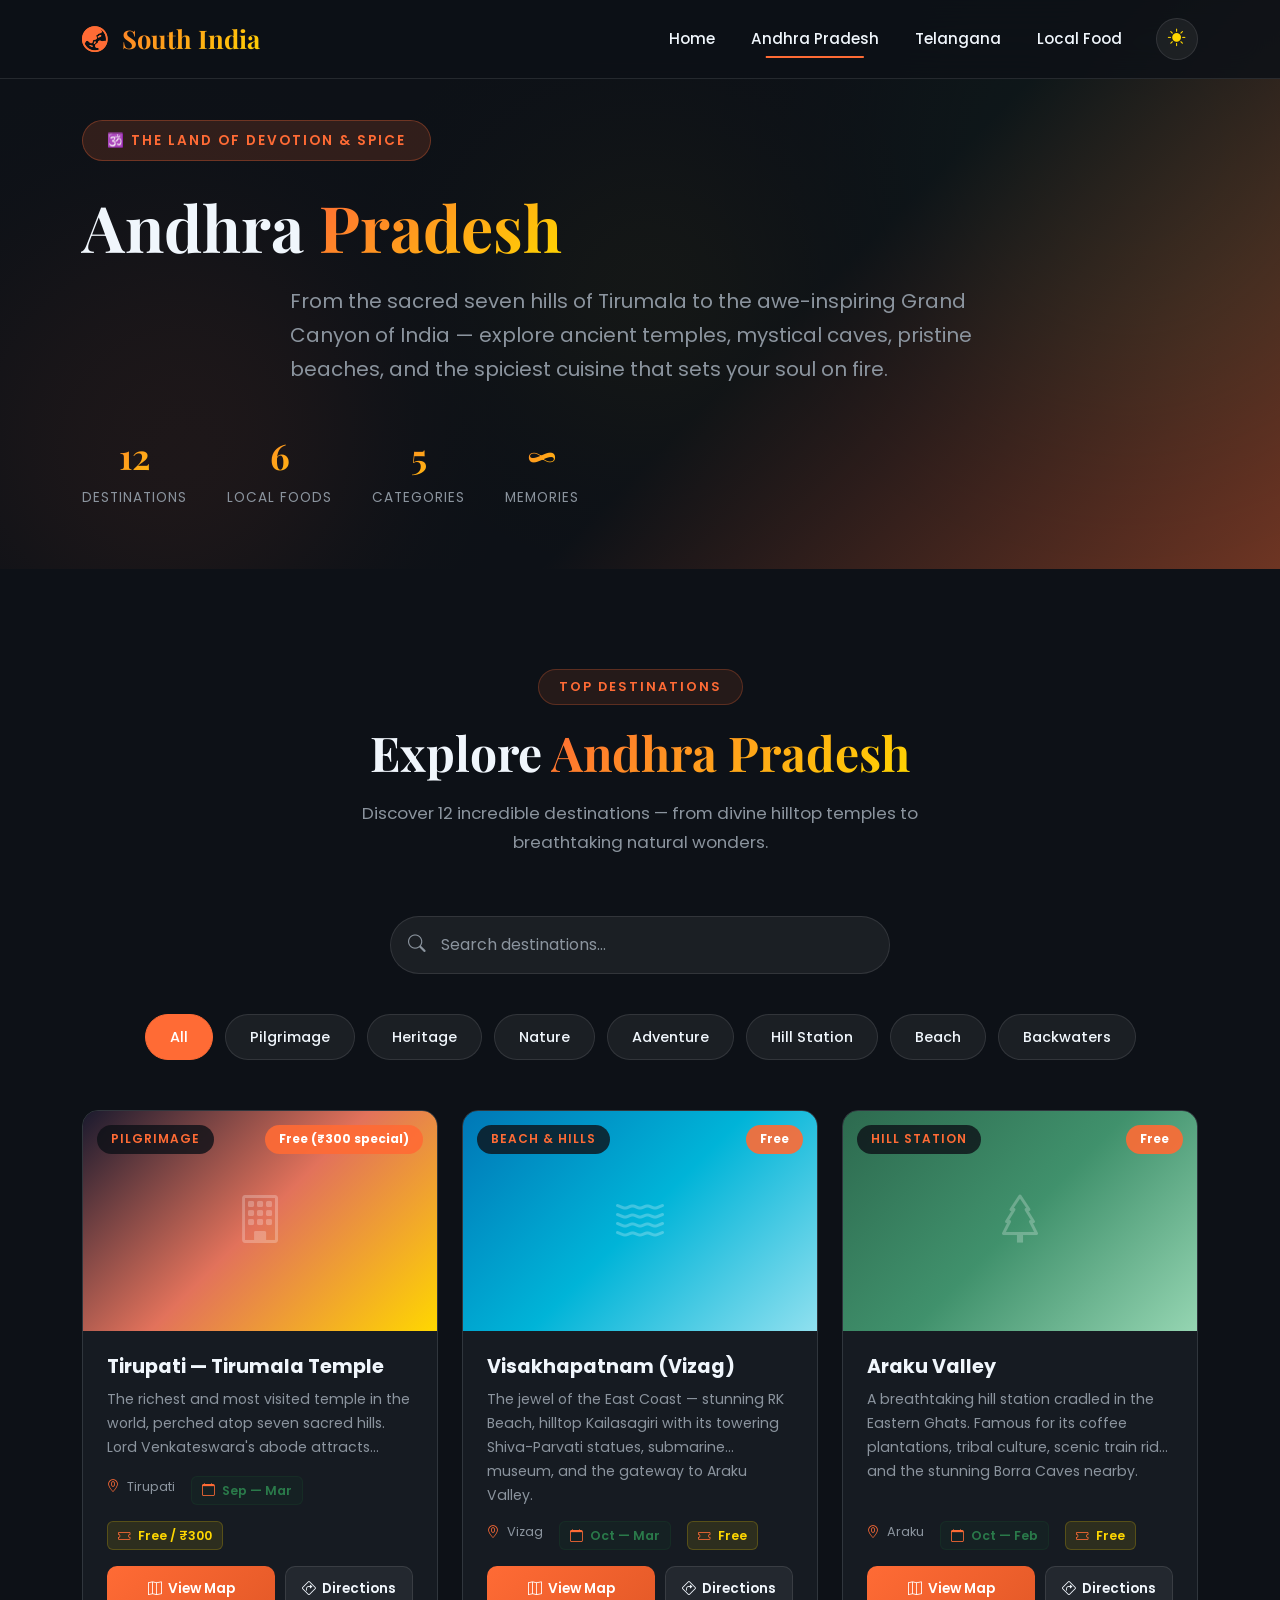
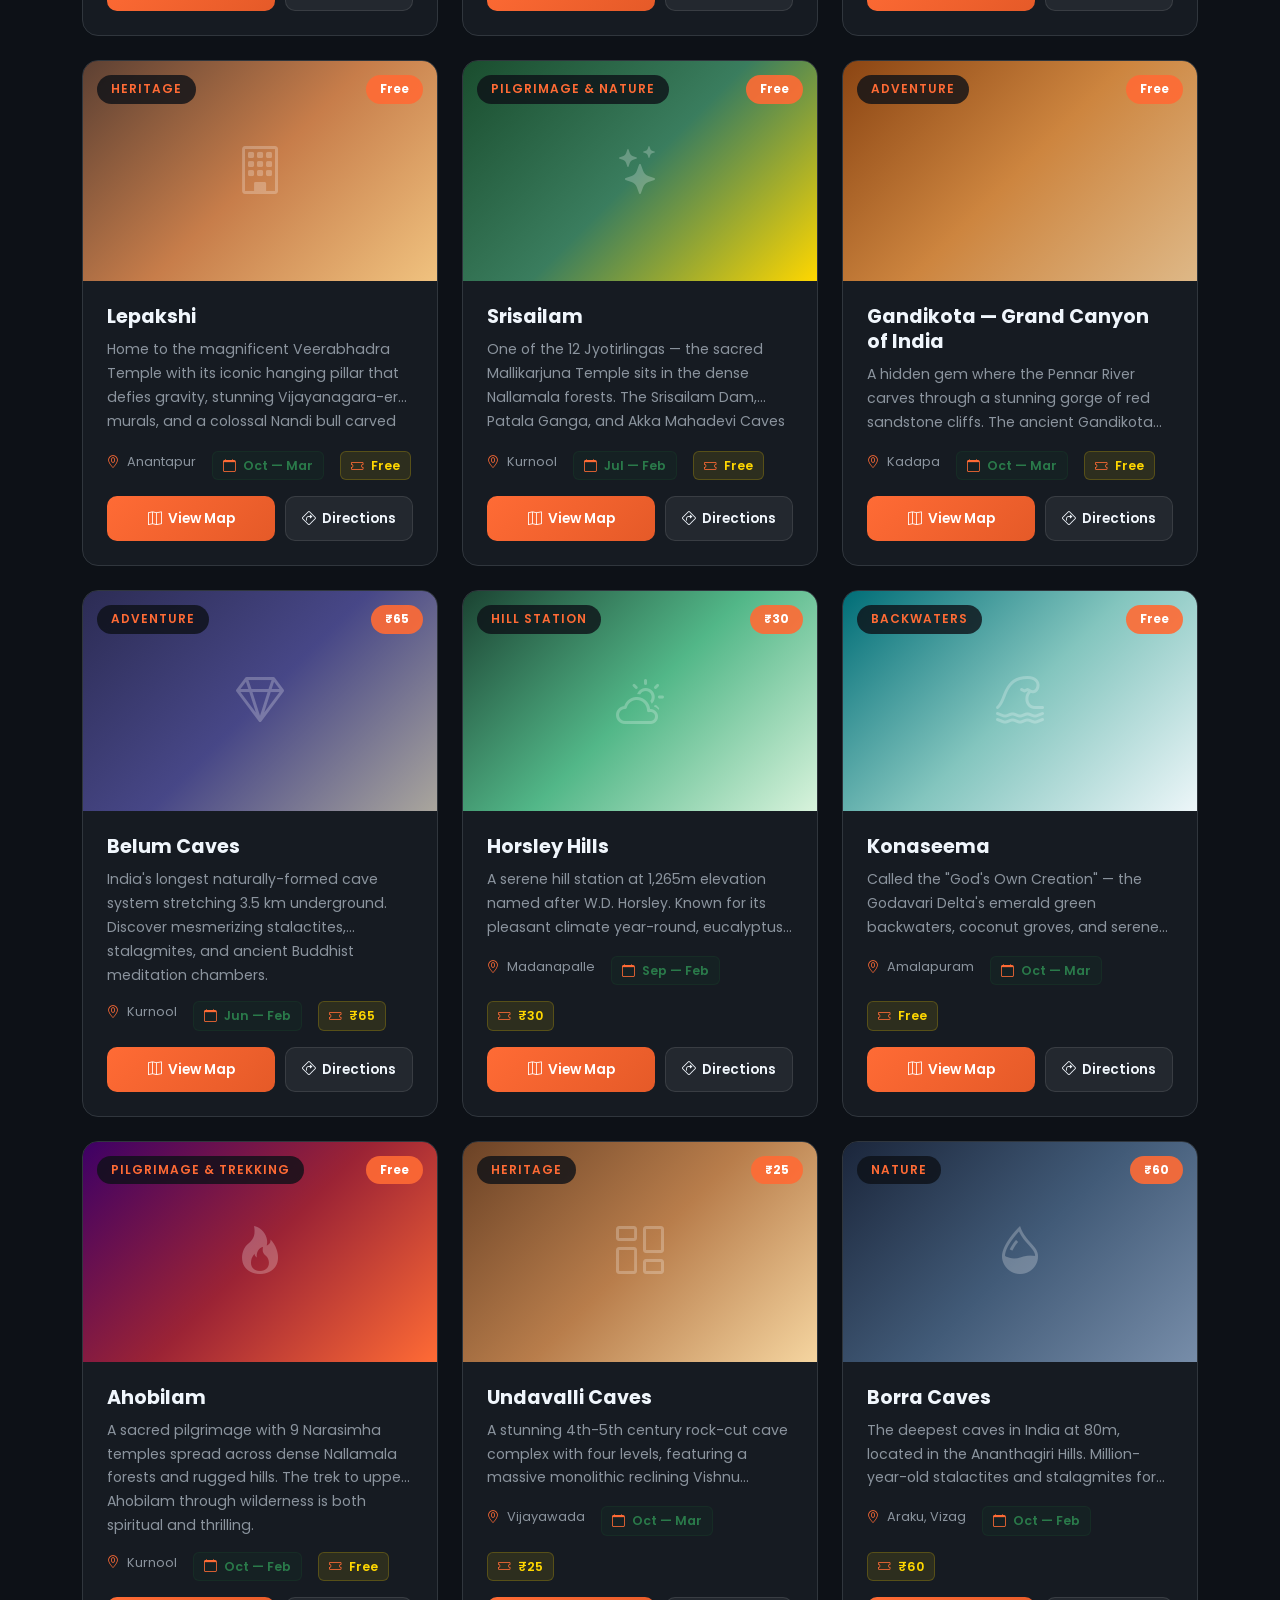
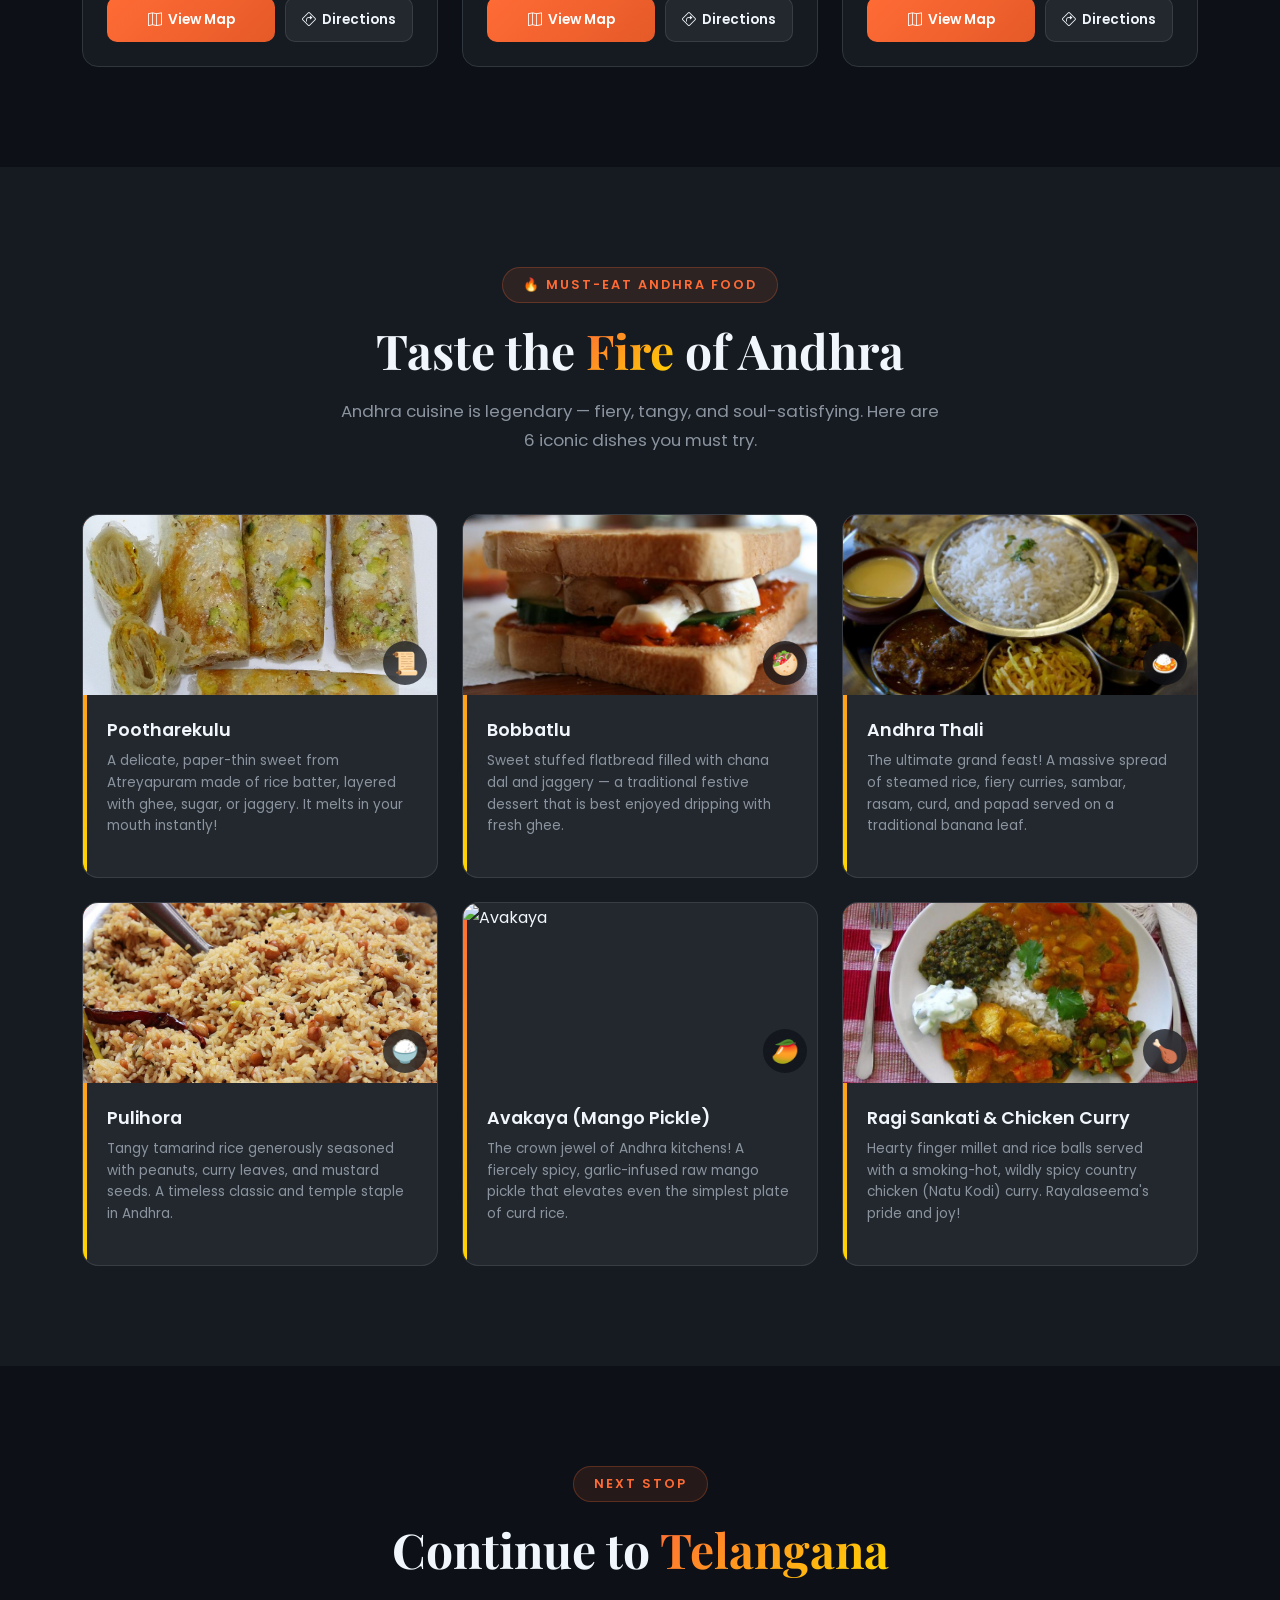
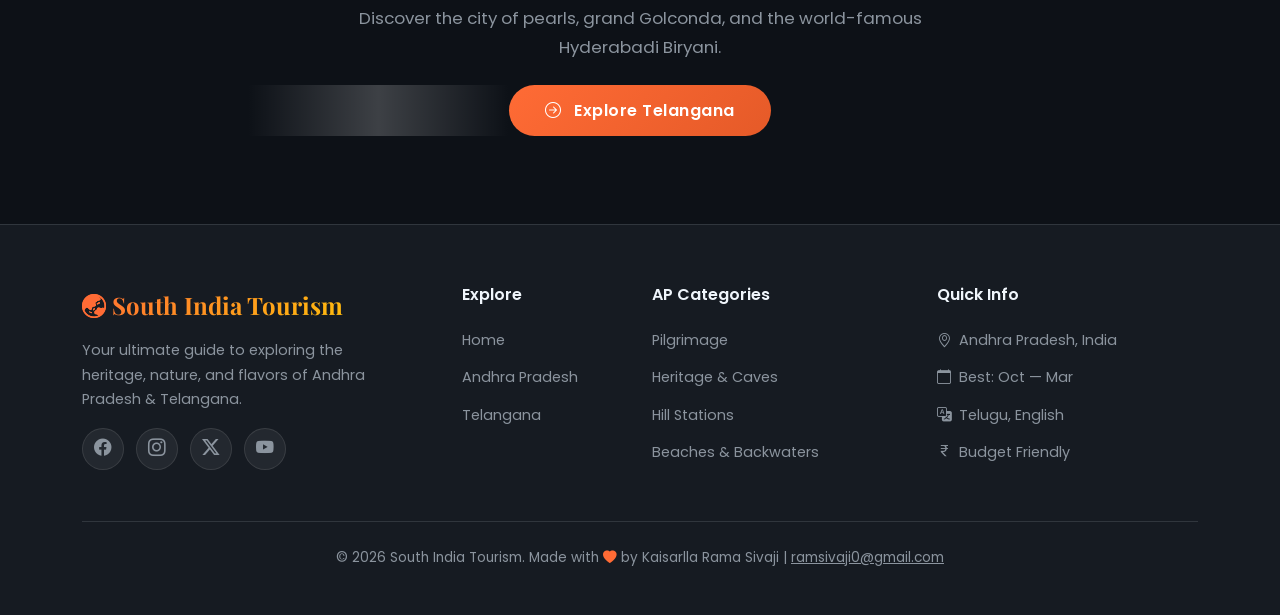
==== commit 8d2dc641: "Updated Andhra food section to 6 requested specific dishes with photos" ====
--- a/andhra-pradesh.html
+++ b/andhra-pradesh.html
@@ -60,7 +60,7 @@
             <div class="stat-label">Destinations</div>
           </div>
           <div class="stat-item">
-            <div class="stat-number">8</div>
+            <div class="stat-number">6</div>
             <div class="stat-label">Local Foods</div>
           </div>
           <div class="stat-item">
@@ -510,105 +510,91 @@
         <span class="section-badge">🔥 Must-Eat Andhra Food</span>
         <h2 class="section-title">Taste the <span>Fire</span> of Andhra</h2>
         <p class="section-subtitle">
-          Andhra cuisine is legendary — fiery, tangy, and soul-satisfying. Here are 8 iconic dishes you must try.
+          Andhra cuisine is legendary — fiery, tangy, and soul-satisfying. Here are 6 iconic dishes you must try.
         </p>
       </div>
 
-      <div class="row g-4">
-        <!-- Replace each image src with your own food photo -->
-        <div class="col-md-6 col-lg-3 reveal">
+      <div class="row g-4 justify-content-center">
+        <!-- 1. Pootharekulu -->
+        <div class="col-md-6 col-lg-4 reveal">
           <div class="food-card">
             <div class="food-card-img-wrapper">
-              <img src="images/food/ap-pulihora.png" alt="Pulihora - Tamarind Rice" class="food-card-img" />
+              <img src="images/food/ap-pootharekulu.png" alt="Pootharekulu" class="food-card-img" />
+              <span class="food-emoji-overlay">📜</span>
+            </div>
+            <div class="food-card-content">
+              <h4 class="food-name">Pootharekulu</h4>
+              <p class="food-desc">A delicate, paper-thin sweet from Atreyapuram made of rice batter, layered with ghee, sugar, or jaggery. It melts in your mouth instantly!</p>
+            </div>
+          </div>
+        </div>
+
+        <!-- 2. Bobbatlu -->
+        <div class="col-md-6 col-lg-4 reveal">
+          <div class="food-card">
+            <div class="food-card-img-wrapper">
+              <img src="images/food/ap-bobbatlu.png" alt="Bobbatlu" class="food-card-img" />
+              <span class="food-emoji-overlay">🥙</span>
+            </div>
+            <div class="food-card-content">
+              <h4 class="food-name">Bobbatlu</h4>
+              <p class="food-desc">Sweet stuffed flatbread filled with chana dal and jaggery — a traditional festive dessert that is best enjoyed dripping with fresh ghee.</p>
+            </div>
+          </div>
+        </div>
+
+        <!-- 3. Andhra Thali -->
+        <div class="col-md-6 col-lg-4 reveal">
+          <div class="food-card">
+            <div class="food-card-img-wrapper">
+              <img src="images/food/ap-thali.png" alt="Andhra Thali" class="food-card-img" />
+              <span class="food-emoji-overlay">🍛</span>
+            </div>
+            <div class="food-card-content">
+              <h4 class="food-name">Andhra Thali</h4>
+              <p class="food-desc">The ultimate grand feast! A massive spread of steamed rice, fiery curries, sambar, rasam, curd, and papad served on a traditional banana leaf.</p>
+            </div>
+          </div>
+        </div>
+
+        <!-- 4. Pulihora -->
+        <div class="col-md-6 col-lg-4 reveal">
+          <div class="food-card">
+            <div class="food-card-img-wrapper">
+              <img src="images/food/ap-pulihora.png" alt="Pulihora" class="food-card-img" />
               <span class="food-emoji-overlay">🍚</span>
             </div>
             <div class="food-card-content">
               <h4 class="food-name">Pulihora</h4>
-              <p class="food-desc">Tangy tamarind rice seasoned with peanuts, curry leaves, and mustard — a festival staple that explodes with flavor in every bite.</p>
-            </div>
-          </div>
-        </div>
-        <div class="col-md-6 col-lg-3 reveal">
+              <p class="food-desc">Tangy tamarind rice generously seasoned with peanuts, curry leaves, and mustard seeds. A timeless classic and temple staple in Andhra.</p>
+            </div>
+          </div>
+        </div>
+
+        <!-- 5. Avakaya -->
+        <div class="col-md-6 col-lg-4 reveal">
           <div class="food-card">
             <div class="food-card-img-wrapper">
-              <img src="images/food/ap-gongura-pachadi.png" alt="Gongura Pachadi" class="food-card-img" />
-              <span class="food-emoji-overlay">🌿</span>
+              <img src="images/food/ap-avakaya.png" alt="Avakaya" class="food-card-img" />
+              <span class="food-emoji-overlay">🥭</span>
             </div>
             <div class="food-card-content">
-              <h4 class="food-name">Gongura Pachadi</h4>
-              <p class="food-desc">The signature Andhra chutney made from sorrel leaves. Tangy, spicy, and addictive — locals say a meal without gongura is incomplete.</p>
-            </div>
-          </div>
-        </div>
-        <div class="col-md-6 col-lg-3 reveal">
+              <h4 class="food-name">Avakaya (Mango Pickle)</h4>
+              <p class="food-desc">The crown jewel of Andhra kitchens! A fiercely spicy, garlic-infused raw mango pickle that elevates even the simplest plate of curd rice.</p>
+            </div>
+          </div>
+        </div>
+
+        <!-- 6. Ragi Sankati & Chicken Curry -->
+        <div class="col-md-6 col-lg-4 reveal">
           <div class="food-card">
             <div class="food-card-img-wrapper">
-              <img src="images/food/ap-pesarattu.png" alt="Pesarattu - Green Moong Dosa" class="food-card-img" />
-              <span class="food-emoji-overlay">🥞</span>
+              <img src="images/food/ap-ragi-chicken.png" alt="Ragi Sankati with Chicken Curry" class="food-card-img" />
+              <span class="food-emoji-overlay">🍗</span>
             </div>
             <div class="food-card-content">
-              <h4 class="food-name">Pesarattu</h4>
-              <p class="food-desc">Crispy green moong dal dosa served with ginger chutney and upma — the iconic Andhra breakfast that fuels millions every morning.</p>
-            </div>
-          </div>
-        </div>
-        <div class="col-md-6 col-lg-3 reveal">
-          <div class="food-card">
-            <div class="food-card-img-wrapper">
-              <img src="images/food/ap-ragi-mudda.png" alt="Ragi Mudda - Finger Millet Ball" class="food-card-img" />
-              <span class="food-emoji-overlay">🫓</span>
-            </div>
-            <div class="food-card-content">
-              <h4 class="food-name">Ragi Mudda</h4>
-              <p class="food-desc">Rayalaseema's soul food — finger millet balls served with fiery natukodi (country chicken) or tangy pulusu curries.</p>
-            </div>
-          </div>
-        </div>
-        <div class="col-md-6 col-lg-3 reveal">
-          <div class="food-card">
-            <div class="food-card-img-wrapper">
-              <img src="images/food/ap-ulavacharu.png" alt="Ulavacharu - Horse Gram Soup" class="food-card-img" />
-              <span class="food-emoji-overlay">🍲</span>
-            </div>
-            <div class="food-card-content">
-              <h4 class="food-name">Ulavacharu</h4>
-              <p class="food-desc">Rich horse gram lentil soup slow-cooked with spices — the ultimate comfort food that warms your soul on rainy evenings.</p>
-            </div>
-          </div>
-        </div>
-        <div class="col-md-6 col-lg-3 reveal">
-          <div class="food-card">
-            <div class="food-card-img-wrapper">
-              <img src="images/food/ap-punugulu.png" alt="Punugulu - Fried Rice Batter Fritters" class="food-card-img" />
-              <span class="food-emoji-overlay">🧆</span>
-            </div>
-            <div class="food-card-content">
-              <h4 class="food-name">Punugulu</h4>
-              <p class="food-desc">Golden deep-fried rice batter fritters — crispy outside, fluffy inside. The perfect tea-time snack paired with coconut chutney.</p>
-            </div>
-          </div>
-        </div>
-        <div class="col-md-6 col-lg-3 reveal">
-          <div class="food-card">
-            <div class="food-card-img-wrapper">
-              <img src="images/food/ap-bobbatlu.png" alt="Bobbatlu - Sweet Stuffed Flatbread" class="food-card-img" />
-              <span class="food-emoji-overlay">🥙</span>
-            </div>
-            <div class="food-card-content">
-              <h4 class="food-name">Bobbatlu (Puri)</h4>
-              <p class="food-desc">Sweet stuffed flatbread filled with chana dal and jaggery — a festive dessert that melts in your mouth with ghee.</p>
-            </div>
-          </div>
-        </div>
-        <div class="col-md-6 col-lg-3 reveal">
-          <div class="food-card">
-            <div class="food-card-img-wrapper">
-              <img src="images/food/ap-natu-kodi-pulusu.png" alt="Natu Kodi Pulusu - Country Chicken Curry" class="food-card-img" />
-              <span class="food-emoji-overlay">🍗</span>
-            </div>
-            <div class="food-card-content">
-              <h4 class="food-name">Natu Kodi Pulusu</h4>
-              <p class="food-desc">Country chicken curry cooked with tamarind and fiery red chilies — Andhra's most beloved non-veg dish, best with steamed rice.</p>
+              <h4 class="food-name">Ragi Sankati & Chicken Curry</h4>
+              <p class="food-desc">Hearty finger millet and rice balls served with a smoking-hot, wildly spicy country chicken (Natu Kodi) curry. Rayalaseema's pride and joy!</p>
             </div>
           </div>
         </div>
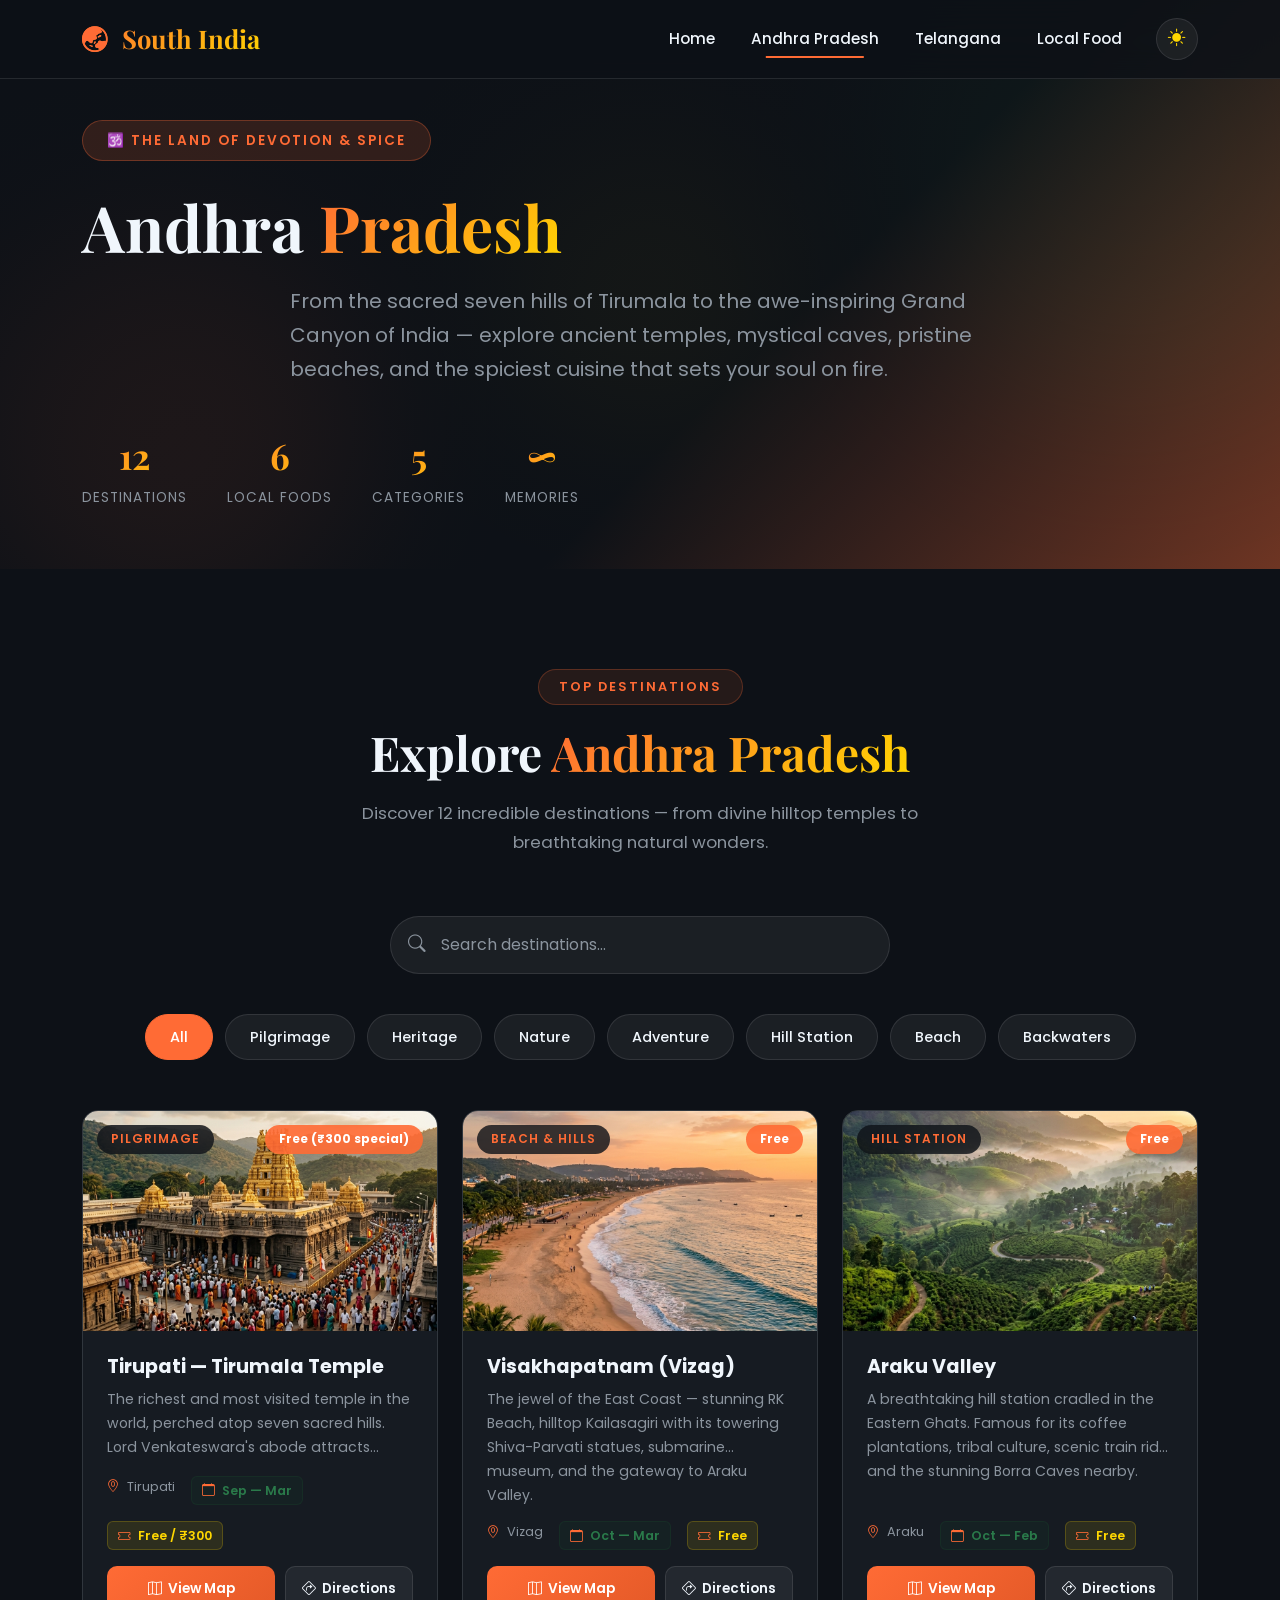
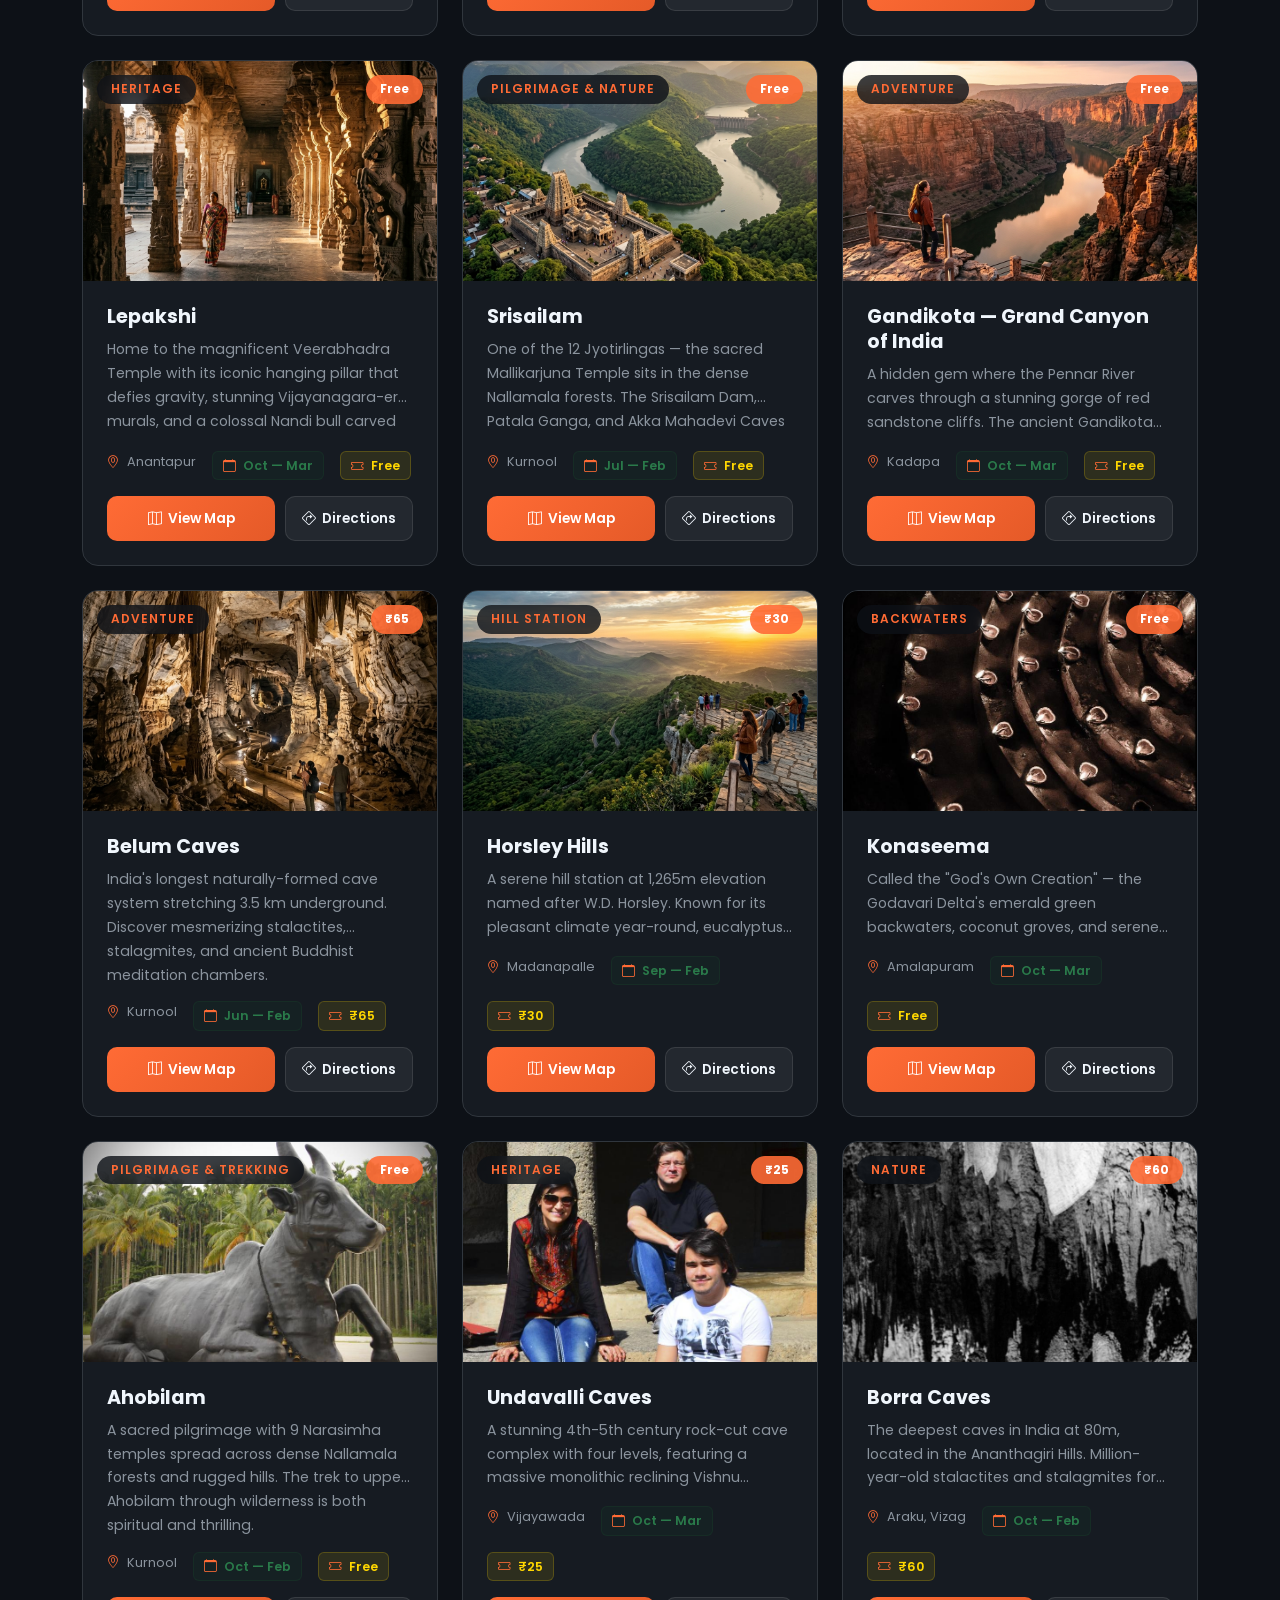
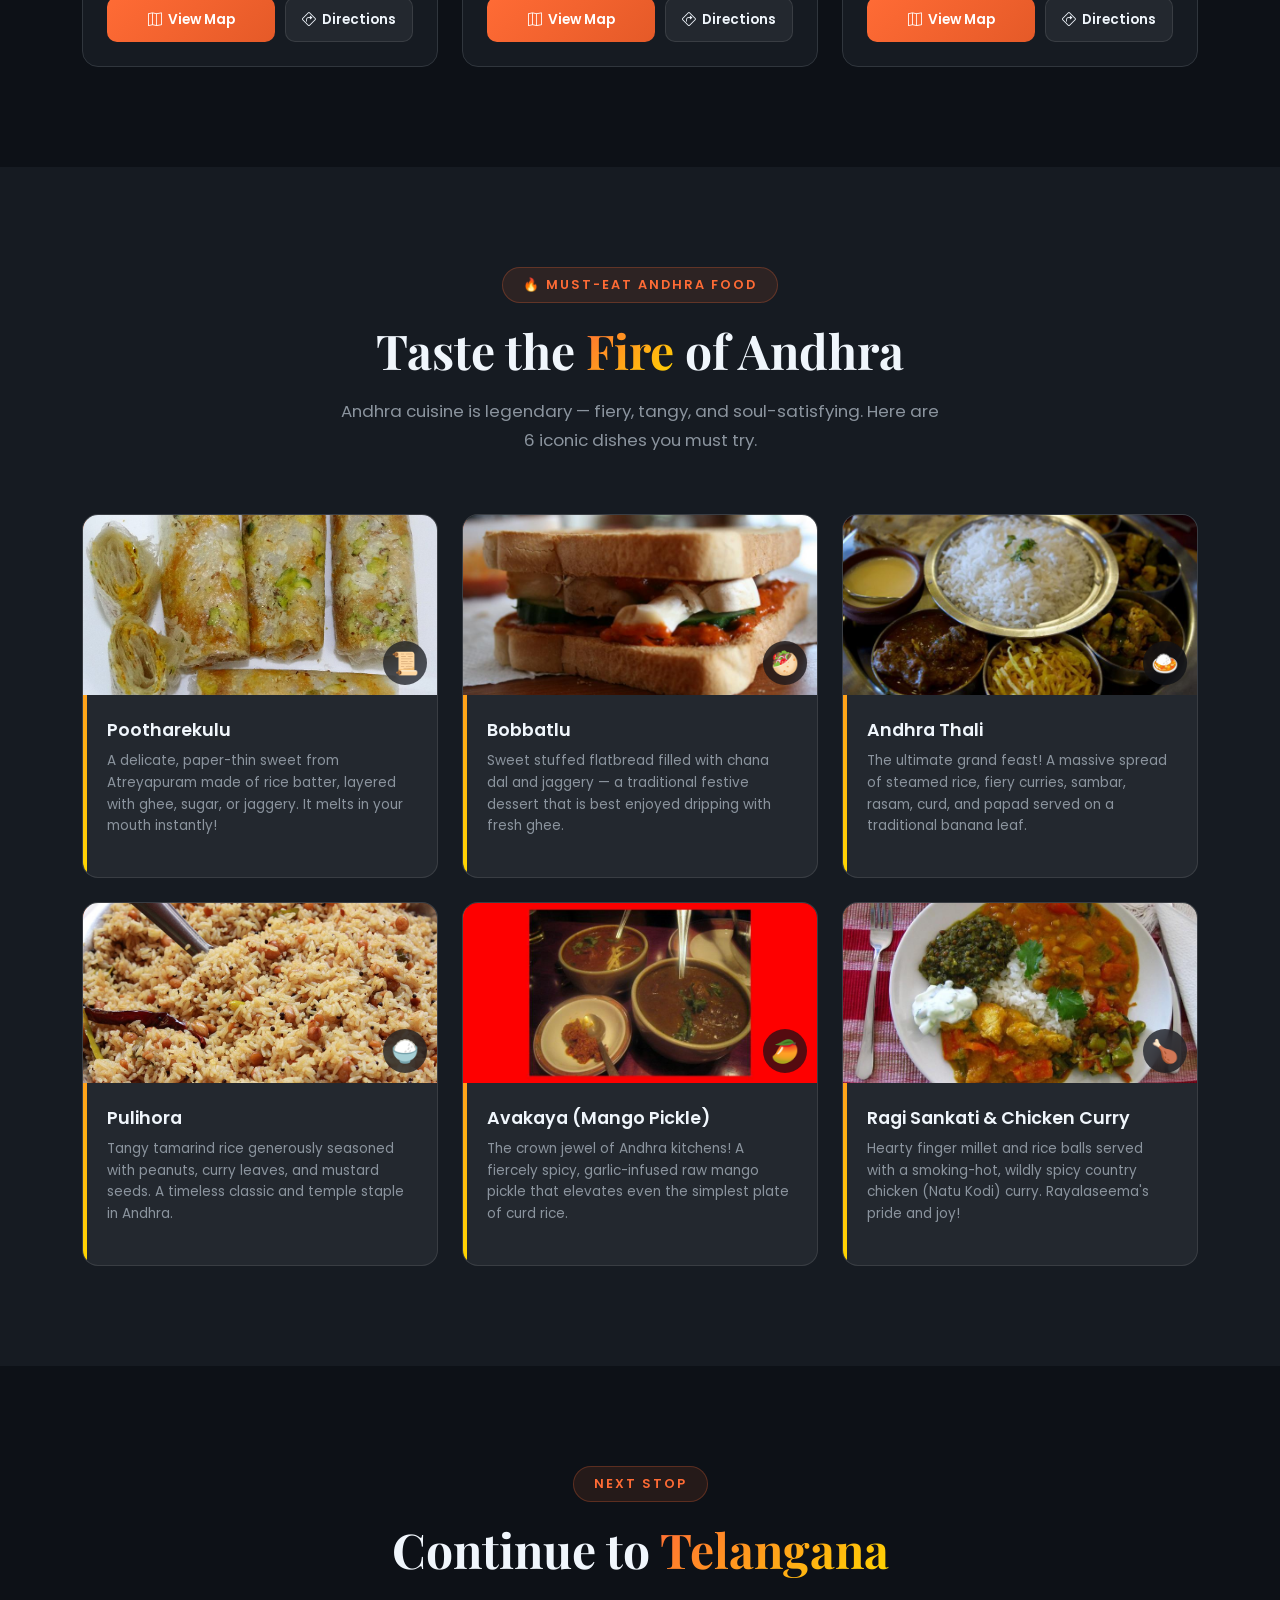
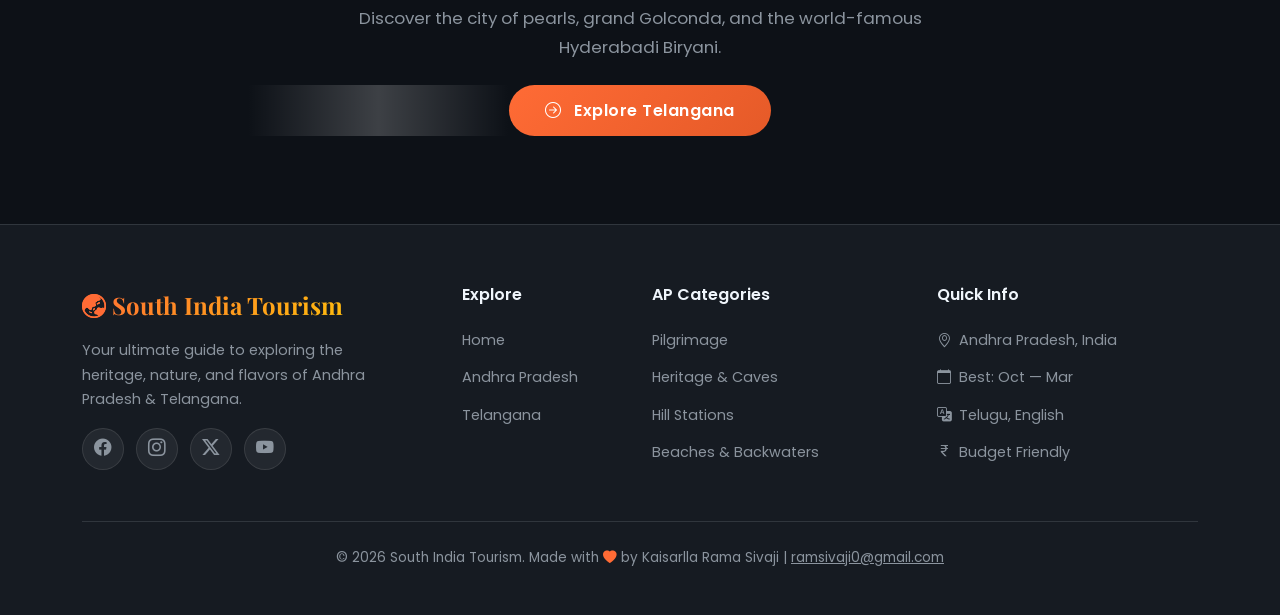
==== commit 389c9a62: "Updated AP destinations with AI and web generated images" ====
--- a/andhra-pradesh.html
+++ b/andhra-pradesh.html
@@ -112,9 +112,7 @@
         <div class="col-md-6 col-lg-4">
           <div class="place-card reveal" data-name="Tirupati Tirumala Temple" data-category="pilgrimage">
             <div class="place-card-img-wrapper">
-              <div class="img-placeholder place-card-img" style="background: linear-gradient(135deg, #1a1a2e 0%, #e2725b 50%, #FFD700 100%);">
-                <i class="bi bi-building" style="font-size: 3rem; color: rgba(255,255,255,0.25);"></i>
-              </div>
+              <img src="images/destinations/ap-tirupati.png" alt="Tirupati" class="place-card-img img-fluid w-100 h-100" style="object-fit: cover; min-height: 220px;" />
               <span class="place-card-category">Pilgrimage</span>
               <span class="place-card-price">Free (₹300 special)</span>
             </div>
@@ -144,9 +142,7 @@
         <div class="col-md-6 col-lg-4">
           <div class="place-card reveal" data-name="Visakhapatnam Vizag Beach" data-category="beach">
             <div class="place-card-img-wrapper">
-              <div class="img-placeholder place-card-img" style="background: linear-gradient(135deg, #0077b6 0%, #00b4d8 50%, #90e0ef 100%);">
-                <i class="bi bi-water" style="font-size: 3rem; color: rgba(255,255,255,0.25);"></i>
-              </div>
+              <img src="images/destinations/ap-vizag.png" alt="Vizag" class="place-card-img img-fluid w-100 h-100" style="object-fit: cover; min-height: 220px;" />
               <span class="place-card-category">Beach & Hills</span>
               <span class="place-card-price">Free</span>
             </div>
@@ -176,9 +172,7 @@
         <div class="col-md-6 col-lg-4">
           <div class="place-card reveal" data-name="Araku Valley Hill Station" data-category="hill station">
             <div class="place-card-img-wrapper">
-              <div class="img-placeholder place-card-img" style="background: linear-gradient(135deg, #2d6a4f 0%, #40916c 50%, #95d5b2 100%);">
-                <i class="bi bi-tree" style="font-size: 3rem; color: rgba(255,255,255,0.25);"></i>
-              </div>
+              <img src="images/destinations/ap-araku.png" alt="Araku Valley" class="place-card-img img-fluid w-100 h-100" style="object-fit: cover; min-height: 220px;" />
               <span class="place-card-category">Hill Station</span>
               <span class="place-card-price">Free</span>
             </div>
@@ -208,9 +202,7 @@
         <div class="col-md-6 col-lg-4">
           <div class="place-card reveal" data-name="Lepakshi Heritage Temple" data-category="heritage">
             <div class="place-card-img-wrapper">
-              <div class="img-placeholder place-card-img" style="background: linear-gradient(135deg, #5c4033 0%, #c77d4a 50%, #f0c27f 100%);">
-                <i class="bi bi-building" style="font-size: 3rem; color: rgba(255,255,255,0.25);"></i>
-              </div>
+              <img src="images/destinations/ap-lepakshi.png" alt="Lepakshi" class="place-card-img img-fluid w-100 h-100" style="object-fit: cover; min-height: 220px;" />
               <span class="place-card-category">Heritage</span>
               <span class="place-card-price">Free</span>
             </div>
@@ -240,9 +232,7 @@
         <div class="col-md-6 col-lg-4">
           <div class="place-card reveal" data-name="Srisailam Mallikarjuna Temple" data-category="pilgrimage">
             <div class="place-card-img-wrapper">
-              <div class="img-placeholder place-card-img" style="background: linear-gradient(135deg, #1a4d2e 0%, #3a7d5e 50%, #FFD700 100%);">
-                <i class="bi bi-stars" style="font-size: 3rem; color: rgba(255,255,255,0.25);"></i>
-              </div>
+              <img src="images/destinations/ap-srisailam.png" alt="Srisailam" class="place-card-img img-fluid w-100 h-100" style="object-fit: cover; min-height: 220px;" />
               <span class="place-card-category">Pilgrimage & Nature</span>
               <span class="place-card-price">Free</span>
             </div>
@@ -272,9 +262,7 @@
         <div class="col-md-6 col-lg-4">
           <div class="place-card reveal" data-name="Gandikota Grand Canyon India" data-category="adventure">
             <div class="place-card-img-wrapper">
-              <div class="img-placeholder place-card-img" style="background: linear-gradient(135deg, #8B4513 0%, #CD853F 50%, #DEB887 100%);">
-                <i class="bi bi-mountain" style="font-size: 3rem; color: rgba(255,255,255,0.25);"></i>
-              </div>
+              <img src="images/destinations/ap-gandikota.png" alt="Gandikota" class="place-card-img img-fluid w-100 h-100" style="object-fit: cover; min-height: 220px;" />
               <span class="place-card-category">Adventure</span>
               <span class="place-card-price">Free</span>
             </div>
@@ -304,9 +292,7 @@
         <div class="col-md-6 col-lg-4">
           <div class="place-card reveal" data-name="Belum Caves Underground" data-category="adventure">
             <div class="place-card-img-wrapper">
-              <div class="img-placeholder place-card-img" style="background: linear-gradient(135deg, #2c2c54 0%, #474787 50%, #aaa69d 100%);">
-                <i class="bi bi-gem" style="font-size: 3rem; color: rgba(255,255,255,0.25);"></i>
-              </div>
+              <img src="images/destinations/ap-belum.png" alt="Belum Caves" class="place-card-img img-fluid w-100 h-100" style="object-fit: cover; min-height: 220px;" />
               <span class="place-card-category">Adventure</span>
               <span class="place-card-price">₹65</span>
             </div>
@@ -336,9 +322,7 @@
         <div class="col-md-6 col-lg-4">
           <div class="place-card reveal" data-name="Horsley Hills Hill Station" data-category="hill station">
             <div class="place-card-img-wrapper">
-              <div class="img-placeholder place-card-img" style="background: linear-gradient(135deg, #1b4332 0%, #52b788 50%, #d8f3dc 100%);">
-                <i class="bi bi-cloud-sun" style="font-size: 3rem; color: rgba(255,255,255,0.25);"></i>
-              </div>
+              <img src="images/destinations/ap-horsley.png" alt="Horsley Hills" class="place-card-img img-fluid w-100 h-100" style="object-fit: cover; min-height: 220px;" />
               <span class="place-card-category">Hill Station</span>
               <span class="place-card-price">₹30</span>
             </div>
@@ -368,9 +352,7 @@
         <div class="col-md-6 col-lg-4">
           <div class="place-card reveal" data-name="Konaseema Backwaters Godavari" data-category="backwaters">
             <div class="place-card-img-wrapper">
-              <div class="img-placeholder place-card-img" style="background: linear-gradient(135deg, #006d77 0%, #83c5be 50%, #edf6f9 100%);">
-                <i class="bi bi-tsunami" style="font-size: 3rem; color: rgba(255,255,255,0.25);"></i>
-              </div>
+              <img src="images/destinations/ap-konaseema.png" alt="Konaseema" class="place-card-img img-fluid w-100 h-100" style="object-fit: cover; min-height: 220px;" />
               <span class="place-card-category">Backwaters</span>
               <span class="place-card-price">Free</span>
             </div>
@@ -400,9 +382,7 @@
         <div class="col-md-6 col-lg-4">
           <div class="place-card reveal" data-name="Ahobilam Narasimha Temple" data-category="pilgrimage">
             <div class="place-card-img-wrapper">
-              <div class="img-placeholder place-card-img" style="background: linear-gradient(135deg, #3d0066 0%, #9b2335 50%, #ff6b35 100%);">
-                <i class="bi bi-fire" style="font-size: 3rem; color: rgba(255,255,255,0.25);"></i>
-              </div>
+              <img src="images/destinations/ap-ahobilam.png" alt="Ahobilam" class="place-card-img img-fluid w-100 h-100" style="object-fit: cover; min-height: 220px;" />
               <span class="place-card-category">Pilgrimage & Trekking</span>
               <span class="place-card-price">Free</span>
             </div>
@@ -432,9 +412,7 @@
         <div class="col-md-6 col-lg-4">
           <div class="place-card reveal" data-name="Undavalli Caves Heritage" data-category="heritage">
             <div class="place-card-img-wrapper">
-              <div class="img-placeholder place-card-img" style="background: linear-gradient(135deg, #6b4226 0%, #b87d4b 50%, #f5d5a0 100%);">
-                <i class="bi bi-columns-gap" style="font-size: 3rem; color: rgba(255,255,255,0.25);"></i>
-              </div>
+              <img src="images/destinations/ap-undavalli.png" alt="Undavalli Caves" class="place-card-img img-fluid w-100 h-100" style="object-fit: cover; min-height: 220px;" />
               <span class="place-card-category">Heritage</span>
               <span class="place-card-price">₹25</span>
             </div>
@@ -464,9 +442,7 @@
         <div class="col-md-6 col-lg-4">
           <div class="place-card reveal" data-name="Borra Caves Stalactites Nature" data-category="nature">
             <div class="place-card-img-wrapper">
-              <div class="img-placeholder place-card-img" style="background: linear-gradient(135deg, #1b263b 0%, #415a77 50%, #778da9 100%);">
-                <i class="bi bi-droplet-half" style="font-size: 3rem; color: rgba(255,255,255,0.25);"></i>
-              </div>
+              <img src="images/destinations/ap-borra.png" alt="Borra Caves" class="place-card-img img-fluid w-100 h-100" style="object-fit: cover; min-height: 220px;" />
               <span class="place-card-category">Nature</span>
               <span class="place-card-price">₹60</span>
             </div>
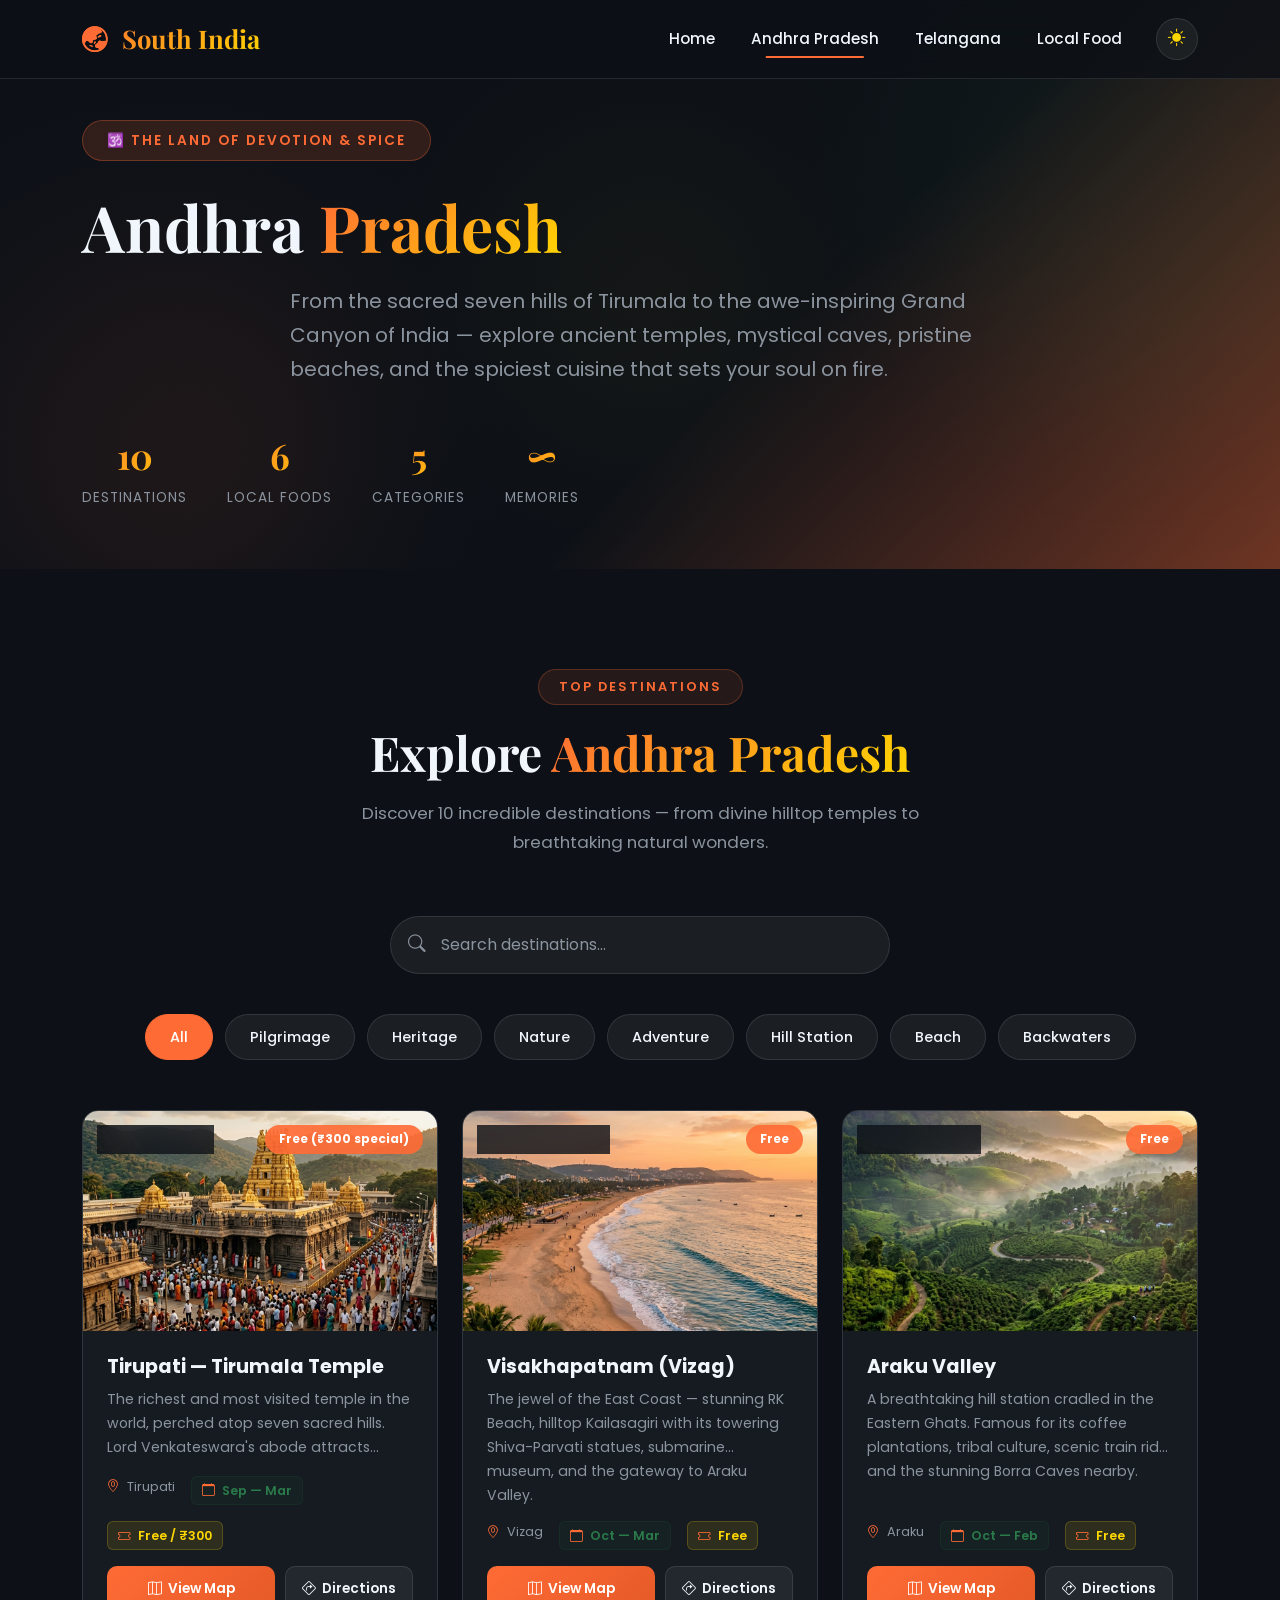
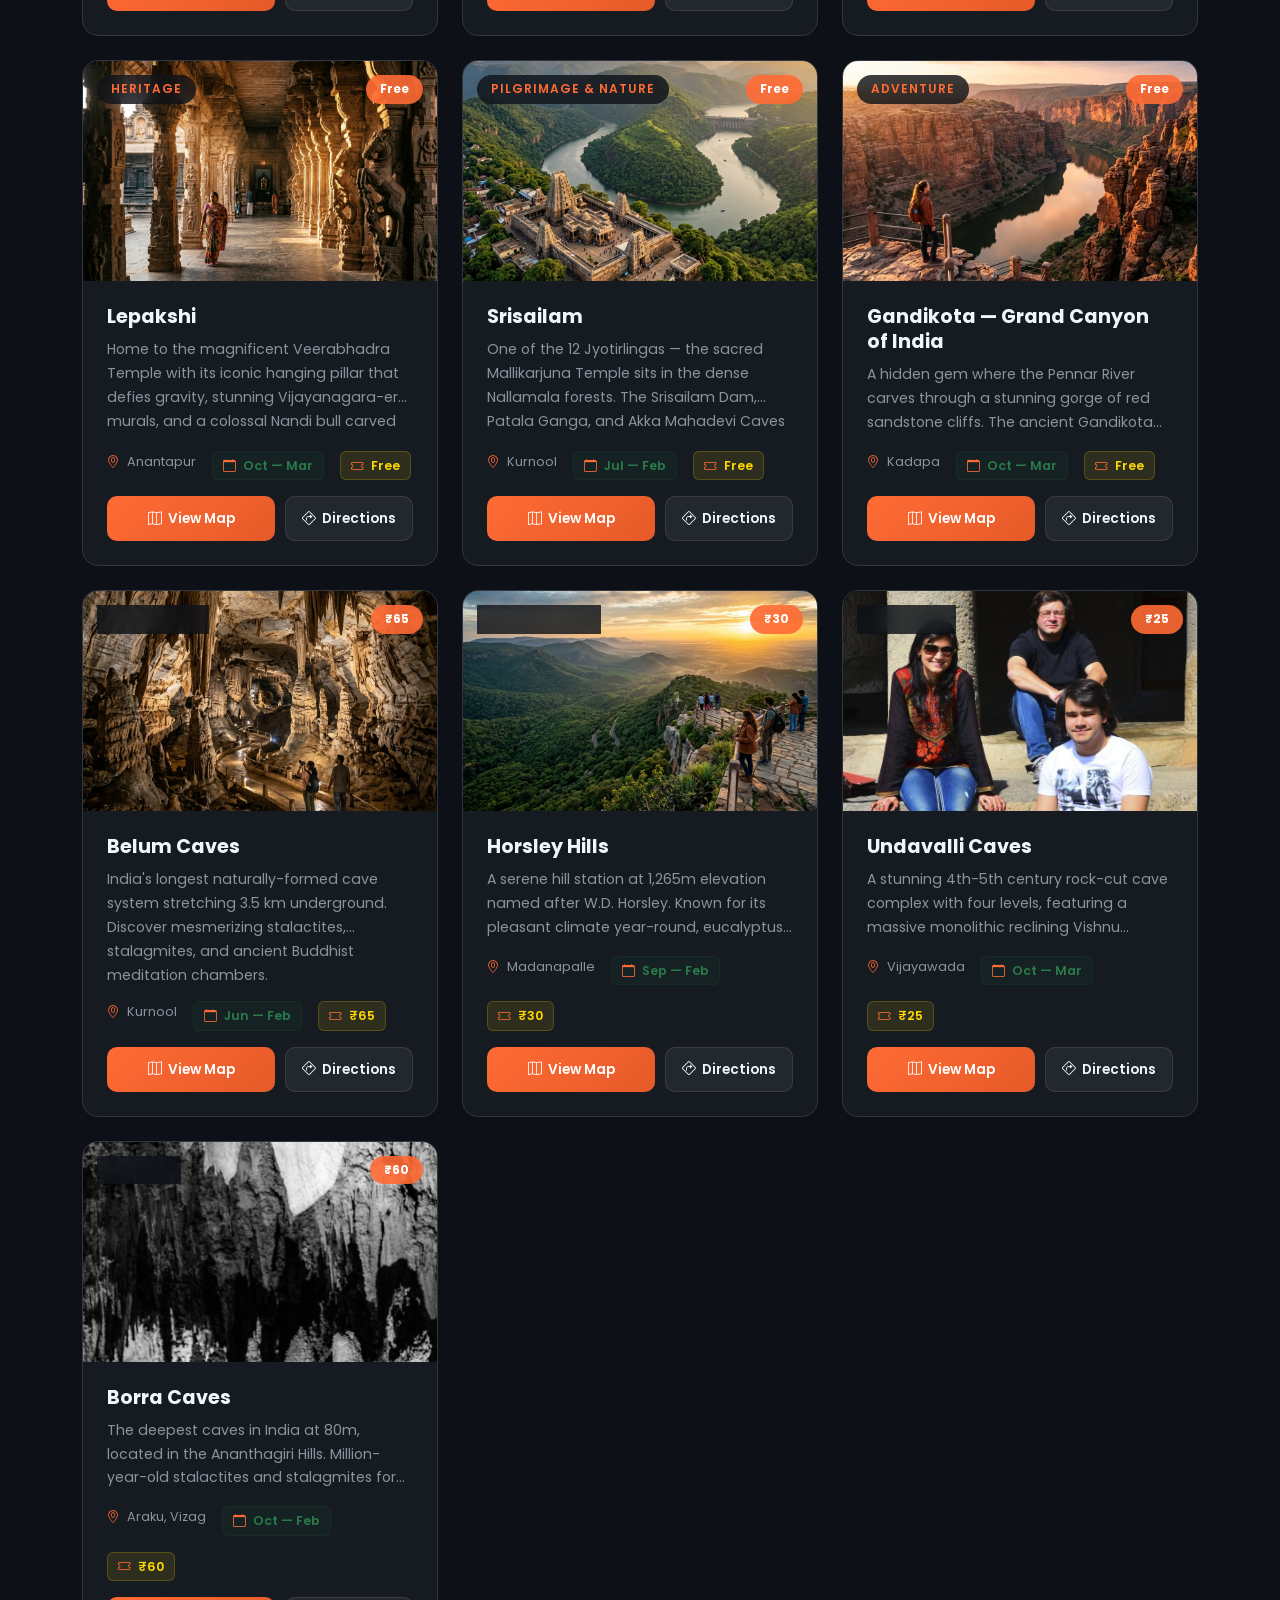
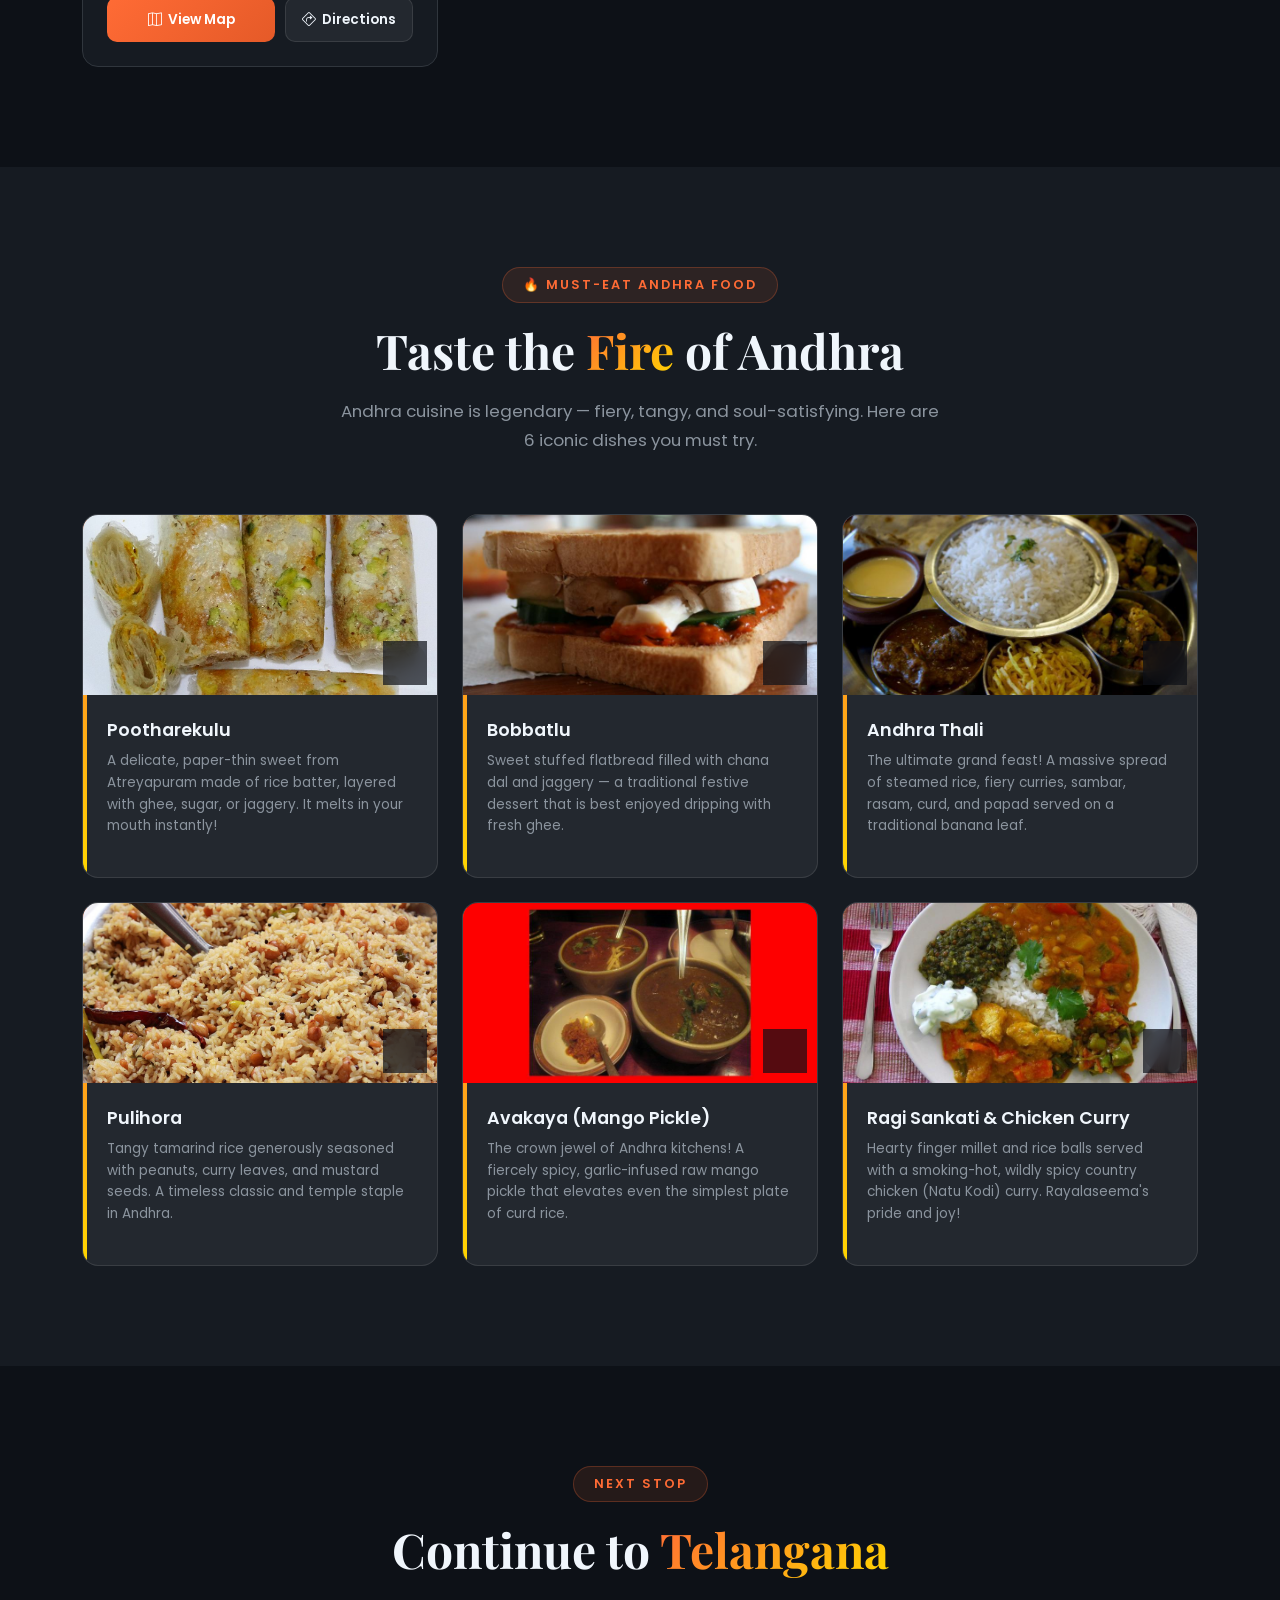
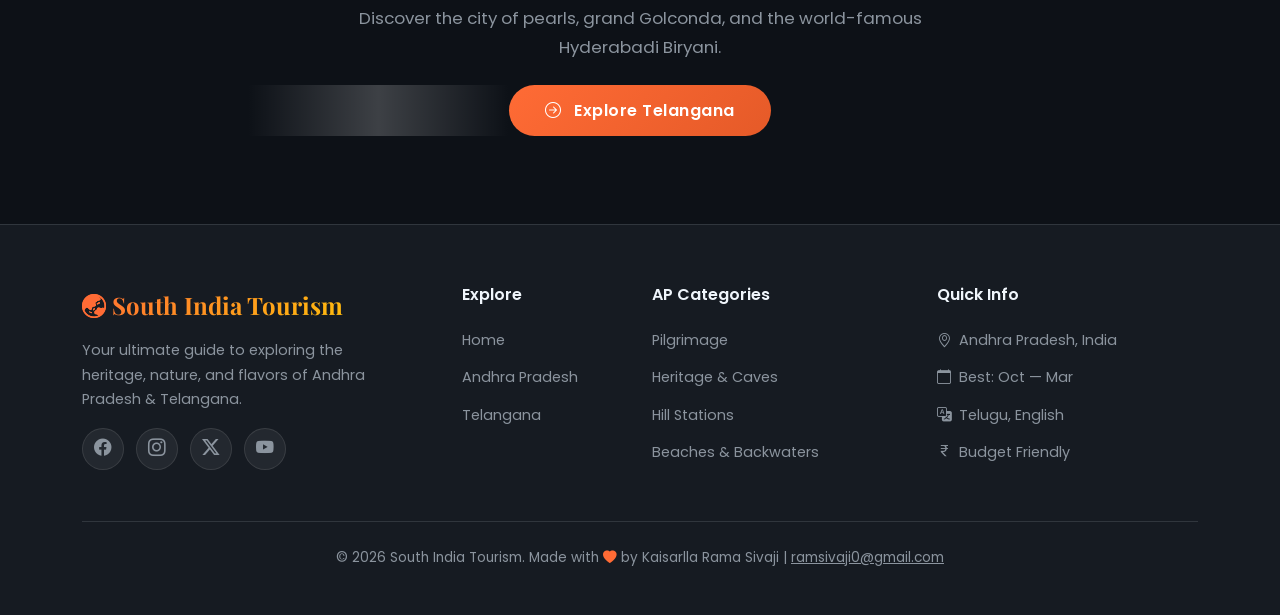
==== commit 32b5af79: "Remove Konaseema and Ahobilam from Andhra Pradesh destinations" ====
--- a/andhra-pradesh.html
+++ b/andhra-pradesh.html
@@ -3,8 +3,8 @@
 <head>
   <meta charset="UTF-8" />
   <meta name="viewport" content="width=device-width, initial-scale=1.0" />
-  <title>Andhra Pradesh — Explore 12 Stunning Destinations | South India Tourism</title>
-  <meta name="description" content="Discover 12 breathtaking destinations in Andhra Pradesh — from the divine hills of Tirupati to the Grand Canyon of India at Gandikota. Explore heritage, nature, and legendary Andhra cuisine." />
+  <title>Andhra Pradesh — Explore 10 Stunning Destinations | South India Tourism</title>
+  <meta name="description" content="Discover 10 breathtaking destinations in Andhra Pradesh — from the divine hills of Tirupati to the Grand Canyon of India at Gandikota. Explore heritage, nature, and legendary Andhra cuisine." />
 
   <!-- Bootstrap 5 CSS -->
   <link href="https://cdn.jsdelivr.net/npm/bootstrap@5.3.3/dist/css/bootstrap.min.css" rel="stylesheet" />
@@ -56,7 +56,7 @@
         </p>
         <div class="state-hero-stats">
           <div class="stat-item">
-            <div class="stat-number">12</div>
+            <div class="stat-number">10</div>
             <div class="stat-label">Destinations</div>
           </div>
           <div class="stat-item">
@@ -83,7 +83,7 @@
         <span class="section-badge">Top Destinations</span>
         <h2 class="section-title">Explore <span>Andhra Pradesh</span></h2>
         <p class="section-subtitle">
-          Discover 12 incredible destinations — from divine hilltop temples to breathtaking natural wonders.
+          Discover 10 incredible destinations — from divine hilltop temples to breathtaking natural wonders.
         </p>
       </div>
 
@@ -348,65 +348,6 @@
           </div>
         </div>
 
-        <!-- 9. Konaseema -->
-        <div class="col-md-6 col-lg-4">
-          <div class="place-card reveal" data-name="Konaseema Backwaters Godavari" data-category="backwaters">
-            <div class="place-card-img-wrapper">
-              <img src="images/destinations/ap-konaseema.png" alt="Konaseema" class="place-card-img img-fluid w-100 h-100" style="object-fit: cover; min-height: 220px;" />
-              <span class="place-card-category">Backwaters</span>
-              <span class="place-card-price">Free</span>
-            </div>
-            <div class="place-card-body">
-              <h3 class="place-card-title">Konaseema</h3>
-              <p class="place-card-desc">
-                Called the "God's Own Creation" — the Godavari Delta's emerald green backwaters, coconut groves, and serene boat rides through lush mangrove forests. Andhra's answer to Kerala.
-              </p>
-              <div class="place-card-meta">
-                <span><i class="bi bi-geo-alt"></i> Amalapuram</span>
-                <span class="best-time"><i class="bi bi-calendar"></i> Oct — Mar</span>
-                <span class="ticket-info"><i class="bi bi-ticket"></i> Free</span>
-              </div>
-              <div class="place-card-actions">
-                <button class="btn-map" data-map-lat="16.5790" data-map-lng="81.7253" data-map-name="Konaseema, Amalapuram">
-                  <i class="bi bi-map"></i> View Map
-                </button>
-                <a href="https://www.google.com/maps/dir/?api=1&destination=16.5790,81.7253" target="_blank" class="btn-directions">
-                  <i class="bi bi-sign-turn-right"></i> Directions
-                </a>
-              </div>
-            </div>
-          </div>
-        </div>
-
-        <!-- 10. Ahobilam -->
-        <div class="col-md-6 col-lg-4">
-          <div class="place-card reveal" data-name="Ahobilam Narasimha Temple" data-category="pilgrimage">
-            <div class="place-card-img-wrapper">
-              <img src="images/destinations/ap-ahobilam.png" alt="Ahobilam" class="place-card-img img-fluid w-100 h-100" style="object-fit: cover; min-height: 220px;" />
-              <span class="place-card-category">Pilgrimage & Trekking</span>
-              <span class="place-card-price">Free</span>
-            </div>
-            <div class="place-card-body">
-              <h3 class="place-card-title">Ahobilam</h3>
-              <p class="place-card-desc">
-                A sacred pilgrimage with 9 Narasimha temples spread across dense Nallamala forests and rugged hills. The trek to upper Ahobilam through wilderness is both spiritual and thrilling.
-              </p>
-              <div class="place-card-meta">
-                <span><i class="bi bi-geo-alt"></i> Kurnool</span>
-                <span class="best-time"><i class="bi bi-calendar"></i> Oct — Feb</span>
-                <span class="ticket-info"><i class="bi bi-ticket"></i> Free</span>
-              </div>
-              <div class="place-card-actions">
-                <button class="btn-map" data-map-lat="15.4822" data-map-lng="78.7292" data-map-name="Ahobilam Temple">
-                  <i class="bi bi-map"></i> View Map
-                </button>
-                <a href="https://www.google.com/maps/dir/?api=1&destination=15.4822,78.7292" target="_blank" class="btn-directions">
-                  <i class="bi bi-sign-turn-right"></i> Directions
-                </a>
-              </div>
-            </div>
-          </div>
-        </div>
 
         <!-- 11. Undavalli Caves -->
         <div class="col-md-6 col-lg-4">
